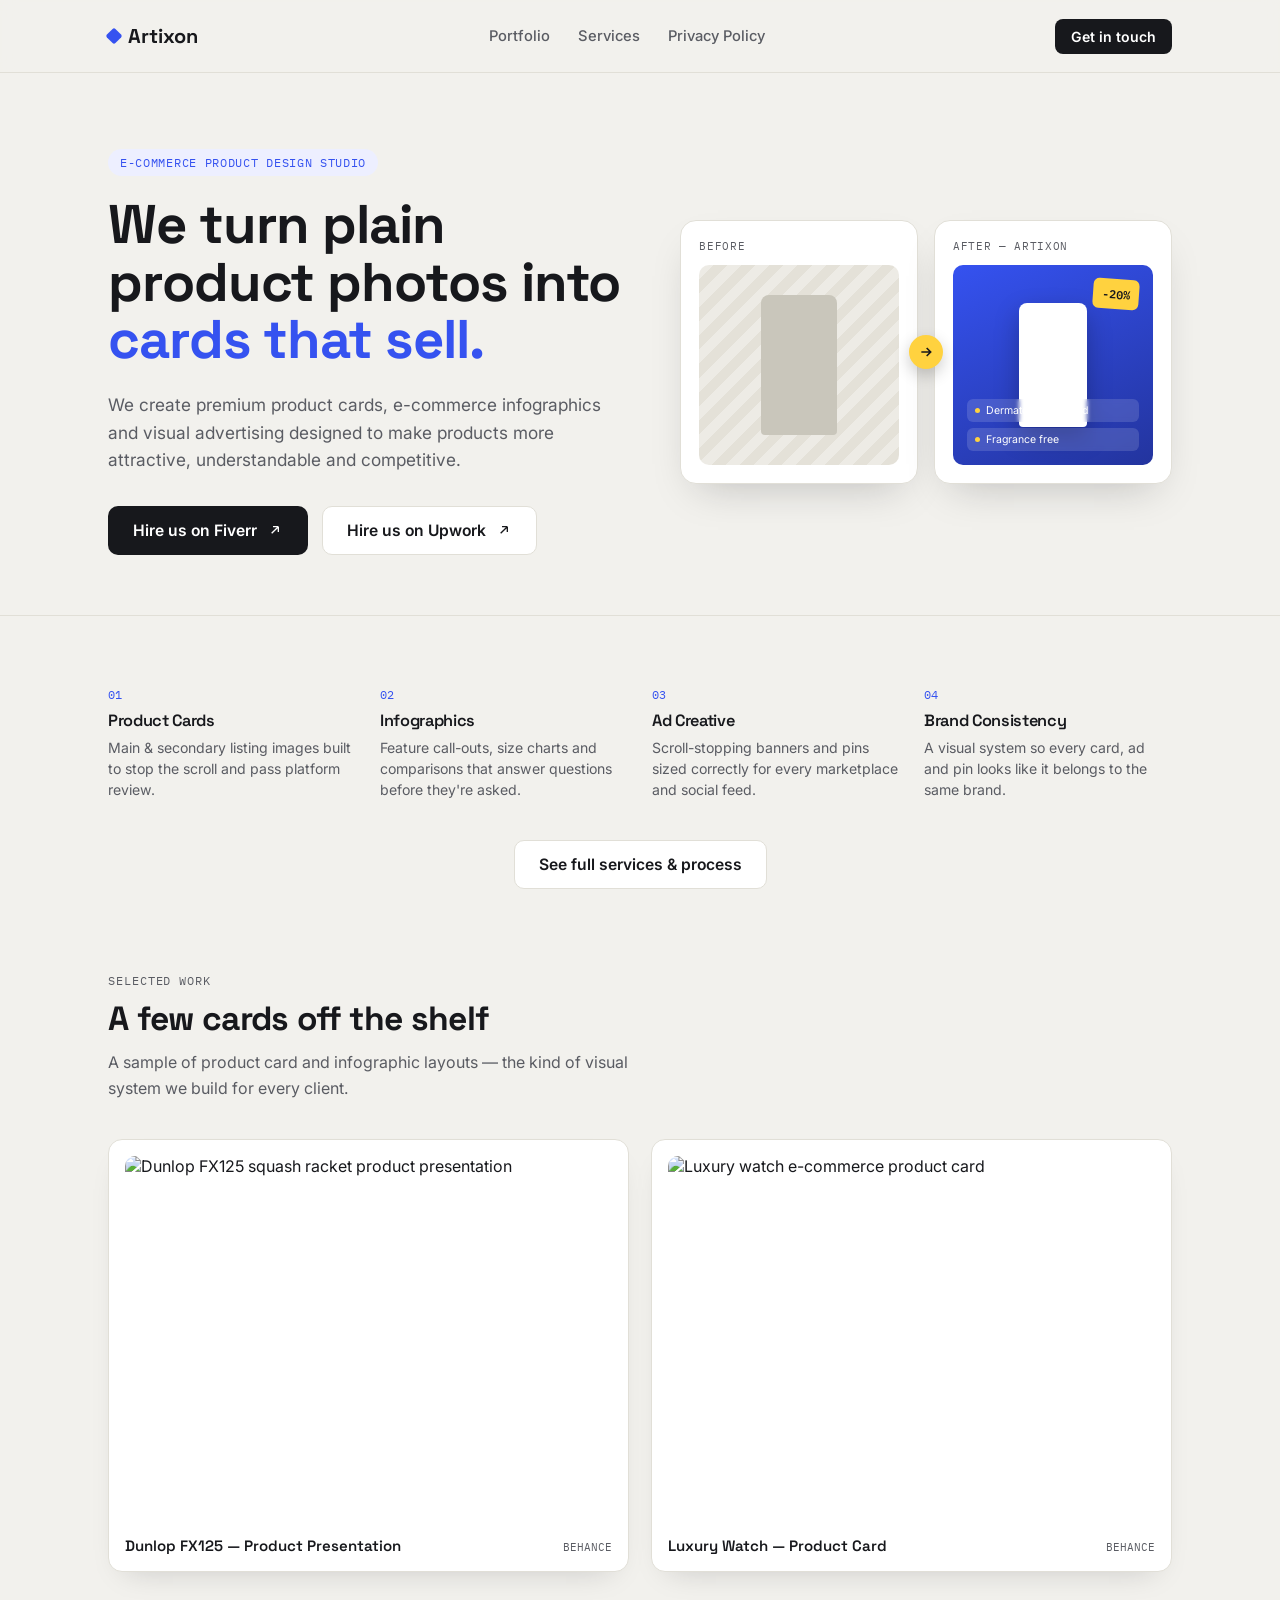
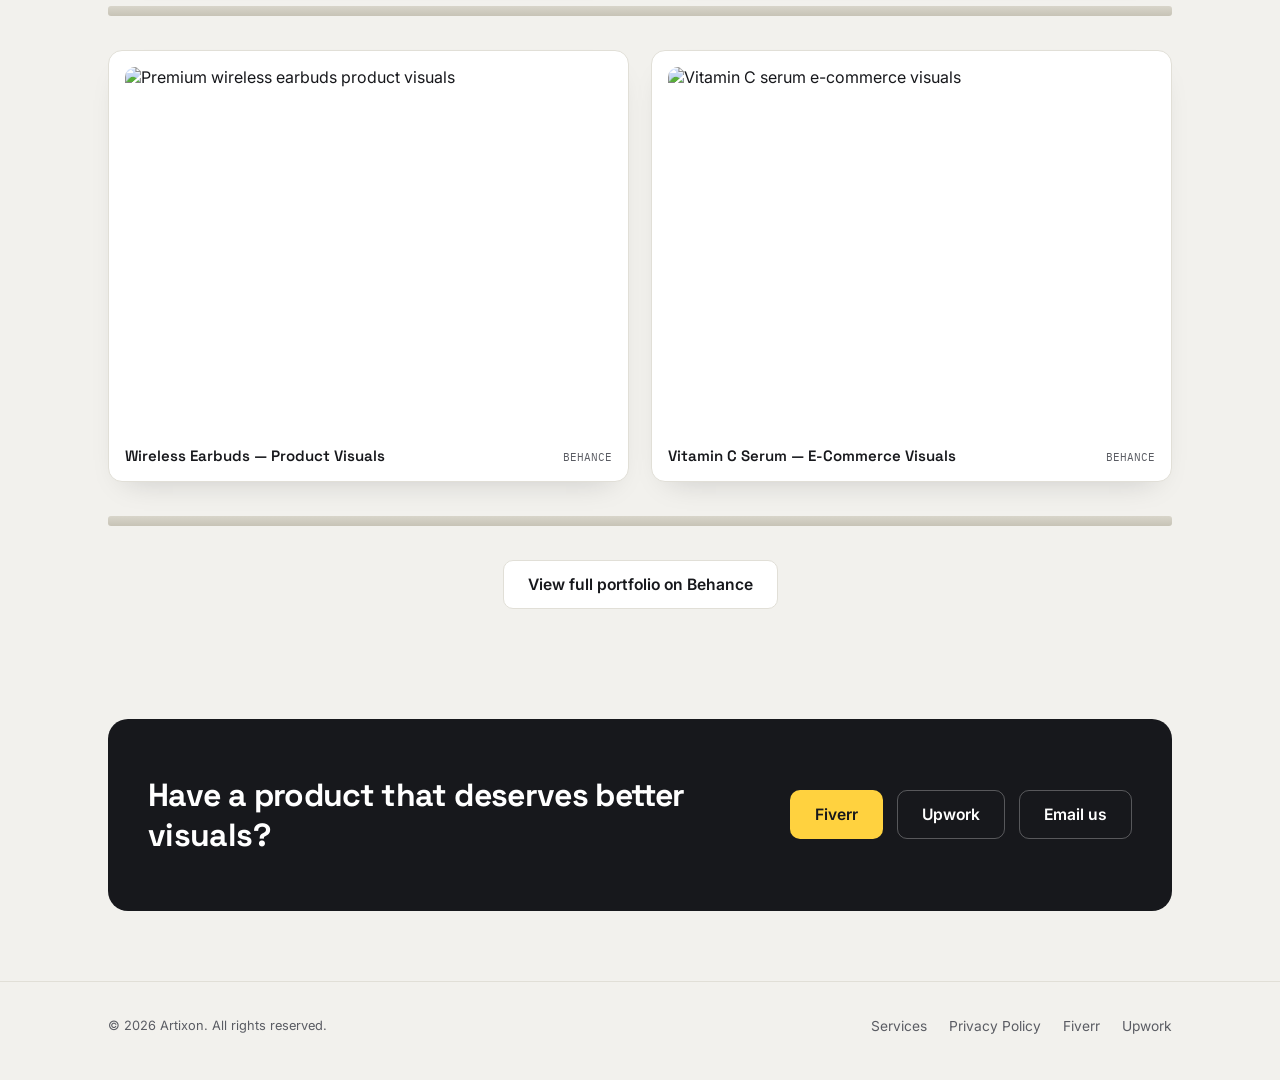
==== index.html @ aa89d6ab "Add files via upload" ====
<!DOCTYPE html>
<html lang="en">
<head>
<meta charset="UTF-8">
<meta name="viewport" content="width=device-width, initial-scale=1.0">
<title>Artixon — E-commerce Product Design</title>
<meta name="description" content="Artixon creates premium product cards, e-commerce infographics and visual advertising that make products more attractive, understandable and competitive.">
<link rel="preconnect" href="https://fonts.googleapis.com">
<link rel="preconnect" href="https://fonts.gstatic.com" crossorigin>
<link href="https://fonts.googleapis.com/css2?family=Space+Grotesk:wght@500;600;700&family=Inter:wght@400;500;600&family=IBM+Plex+Mono:wght@500&display=swap" rel="stylesheet">
<style>
  :root{
    --bg:#F2F1ED;
    --ink:#17181C;
    --ink-soft:#5A5C63;
    --accent:#3552F0;
    --accent-ink:#EDEFFF;
    --tag:#FFD23F;
    --card:#FFFFFF;
    --border:#E1DFD7;
    --shelf-shadow: rgba(23,24,28,0.14);
  }
  *{box-sizing:border-box;}
  html{scroll-behavior:smooth;}
  body{
    margin:0;
    background:var(--bg);
    color:var(--ink);
    font-family:'Inter',sans-serif;
    -webkit-font-smoothing:antialiased;
  }
  h1,h2,h3,.display{
    font-family:'Space Grotesk',sans-serif;
    letter-spacing:-0.02em;
    margin:0;
  }
  .label{
    font-family:'IBM Plex Mono',monospace;
    font-size:0.72rem;
    letter-spacing:0.08em;
    text-transform:uppercase;
    color:var(--ink-soft);
  }
  a{color:inherit;}
  img{max-width:100%;display:block;}
  :focus-visible{outline:2px solid var(--accent); outline-offset:3px;}

  .wrap{max-width:1120px; margin:0 auto; padding:0 28px;}

  /* NAV */
  header{
    position:sticky; top:0; z-index:20;
    background:rgba(242,241,237,0.9);
    backdrop-filter:blur(8px);
    border-bottom:1px solid var(--border);
  }
  nav.wrap{
    display:flex; align-items:center; justify-content:space-between;
    height:72px;
  }
  .logo{
    font-family:'Space Grotesk',sans-serif;
    font-weight:700;
    font-size:1.25rem;
    display:flex; align-items:center; gap:8px;
  }
  .logo-mark{
    width:12px;height:12px;background:var(--accent);
    border-radius:2px;
    transform:rotate(45deg);
    flex:none;
  }
  .nav-links{display:flex; gap:28px; font-size:0.92rem; font-weight:500;}
  .nav-links a{text-decoration:none; color:var(--ink-soft); transition:color .15s;}
  .nav-links a:hover{color:var(--ink);}
  .nav-cta{
    display:inline-flex; align-items:center; gap:6px;
    background:var(--ink); color:#fff;
    padding:9px 16px; border-radius:8px;
    font-size:0.88rem; font-weight:600; text-decoration:none;
  }
  @media (max-width:720px){ .nav-links{display:none;} }

  /* HERO */
  .hero{padding:76px 0 60px;}
  .hero-grid{display:grid; grid-template-columns:1.05fr 1fr; gap:56px; align-items:center;}
  @media (max-width:900px){ .hero-grid{grid-template-columns:1fr;} }

  .eyebrow{
    display:inline-flex; align-items:center; gap:8px;
    padding:6px 12px; border-radius:100px;
    background:var(--accent-ink); color:var(--accent);
    font-family:'IBM Plex Mono',monospace; font-size:0.72rem;
    letter-spacing:0.06em; text-transform:uppercase;
    margin-bottom:20px;
  }
  .hero h1{
    font-size:clamp(2.2rem, 4.4vw, 3.4rem);
    line-height:1.06;
    font-weight:700;
  }
  .hero h1 em{
    font-style:normal; color:var(--accent);
  }
  .hero p.sub{
    margin-top:22px;
    font-size:1.08rem;
    line-height:1.6;
    color:var(--ink-soft);
    max-width:46ch;
  }
  .cta-row{display:flex; gap:14px; margin-top:32px; flex-wrap:wrap;}
  .btn{
    display:inline-flex; align-items:center; gap:10px;
    padding:14px 24px; border-radius:10px;
    font-weight:600; font-size:0.98rem; text-decoration:none;
    border:1px solid transparent;
    transition:transform .15s ease, box-shadow .15s ease;
  }
  .btn:hover{transform:translateY(-2px);}
  .btn-primary{background:var(--ink); color:#fff;}
  .btn-primary:hover{box-shadow:0 8px 20px rgba(23,24,28,0.25);}
  .btn-secondary{background:#fff; color:var(--ink); border-color:var(--border);}
  .btn-secondary:hover{box-shadow:0 8px 20px rgba(23,24,28,0.10);}
  .btn svg{width:16px;height:16px;}

  /* SIGNATURE: before / after card */
  .compare{
    position:relative;
    display:grid; grid-template-columns:1fr 1fr; gap:16px;
  }
  .compare-card{
    background:var(--card);
    border:1px solid var(--border);
    border-radius:16px;
    padding:18px;
    box-shadow:0 18px 40px -18px rgba(23,24,28,0.25);
  }
  .compare-card .tag{
    font-family:'IBM Plex Mono',monospace;
    font-size:0.68rem; letter-spacing:0.06em; text-transform:uppercase;
    color:var(--ink-soft);
    margin-bottom:12px;
    display:block;
  }
  .plain-photo{
    aspect-ratio:1/1; border-radius:10px;
    background:repeating-linear-gradient(135deg,#EDEBE5,#EDEBE5 10px,#E4E1D8 10px,#E4E1D8 20px);
    display:flex; align-items:center; justify-content:center;
  }
  .plain-photo .bottle{width:38%; height:70%; background:#C9C6BB; border-radius:8px 8px 4px 4px;}
  .designed-photo{
    aspect-ratio:1/1; border-radius:10px;
    background:linear-gradient(155deg,var(--accent) 0%, #23349E 100%);
    position:relative; overflow:hidden;
    display:flex; align-items:center; justify-content:center;
  }
  .designed-photo .bottle{width:34%; height:62%; background:#fff; border-radius:8px 8px 4px 4px; position:relative; z-index:2; box-shadow:0 10px 24px rgba(0,0,0,0.25);}
  .designed-photo .price-tag{
    position:absolute; top:14px; right:14px;
    background:var(--tag); color:var(--ink);
    font-family:'IBM Plex Mono',monospace; font-weight:600; font-size:0.72rem;
    padding:5px 9px; border-radius:6px; transform:rotate(4deg);
    z-index:3;
  }
  .designed-photo .bullet-row{
    position:absolute; left:14px; bottom:14px; right:14px;
    display:flex; flex-direction:column; gap:6px; z-index:3;
  }
  .designed-photo .bullet{
    background:rgba(255,255,255,0.14); backdrop-filter:blur(2px);
    color:#fff; font-size:0.66rem; padding:5px 8px; border-radius:6px;
    display:flex; align-items:center; gap:6px;
  }
  .designed-photo .bullet::before{content:"";width:5px;height:5px;background:var(--tag);border-radius:50%;flex:none;}
  .compare-arrow{
    position:absolute; left:50%; top:50%; transform:translate(-50%,-50%);
    width:34px; height:34px; background:var(--tag); border-radius:50%;
    display:flex; align-items:center; justify-content:center;
    box-shadow:0 6px 16px rgba(0,0,0,0.2);
    z-index:5;
  }
  @media (max-width:900px){ .compare-arrow{display:none;} }

  /* SERVICES STRIP */
  .services{padding:36px 0 10px; border-top:1px solid var(--border);}
  .services-row{
    display:grid; grid-template-columns:repeat(4,1fr); gap:24px;
    padding:34px 0;
  }
  @media (max-width:820px){ .services-row{grid-template-columns:repeat(2,1fr);} }
  .service-item .num{font-family:'IBM Plex Mono',monospace; color:var(--accent); font-size:0.78rem; margin-bottom:8px; display:block;}
  .service-item h3{font-size:1.02rem; font-weight:600; margin-bottom:6px;}
  .service-item p{margin:0; font-size:0.88rem; color:var(--ink-soft); line-height:1.5;}

  /* PORTFOLIO / SHELF */
  .portfolio{padding:70px 0 40px;}
  .section-head{margin-bottom:38px; max-width:56ch;}
  .section-head h2{font-size:clamp(1.6rem,3vw,2.1rem); font-weight:700; margin-top:8px;}
  .section-head p{color:var(--ink-soft); margin-top:10px; line-height:1.6;}

  .shelf-row{
    display:grid; grid-template-columns:repeat(3,1fr); gap:22px;
    margin-bottom:34px;
  }
  @media (max-width:820px){ .shelf-row{grid-template-columns:1fr 1fr;} }
  @media (max-width:560px){ .shelf-row{grid-template-columns:1fr;} }

  .shelf-edge{
    height:10px; border-radius:3px; margin:0 0 34px;
    background:linear-gradient(180deg, #D8D5CA 0%, #C7C3B6 100%);
    box-shadow:0 10px 14px -6px var(--shelf-shadow);
  }

  .pcard{
    background:var(--card); border:1px solid var(--border); border-radius:14px;
    padding:16px; box-shadow:0 14px 30px -18px rgba(23,24,28,0.22);
    transition:transform .18s ease, box-shadow .18s ease;
  }
  .pcard:hover{transform:translateY(-4px); box-shadow:0 20px 36px -16px rgba(23,24,28,0.28);}
  .pcard-art{
    aspect-ratio:4/3; border-radius:10px; margin-bottom:14px;
    display:flex; align-items:center; justify-content:center; position:relative; overflow:hidden;
  }
  .pcard-art .shape{position:absolute;}
  .pcard-art img{width:100%; height:100%; object-fit:cover; transition:transform .3s ease;}
  .pcard:hover .pcard-art img{transform:scale(1.04);}
  .pcard-link{display:block; text-decoration:none; color:inherit;}
  .pcard-caption{display:flex; justify-content:space-between; align-items:baseline; gap:8px;}
  .pcard-caption h4{font-family:'Space Grotesk',sans-serif; font-size:0.94rem; font-weight:600; margin:0;}
  .pcard-caption span{font-family:'IBM Plex Mono',monospace; font-size:0.66rem; color:var(--ink-soft);}
  .portfolio-grid-real{
    display:grid; grid-template-columns:repeat(2,1fr); gap:22px; margin-bottom:34px;
  }
  @media (max-width:640px){ .portfolio-grid-real{grid-template-columns:1fr;} }
  .view-all-row{text-align:center; margin-top:10px;}

  /* CTA BAND */
  .cta-band{
    scroll-margin-top:100px;
    margin:70px 0; padding:56px 40px; border-radius:20px;
    background:var(--ink); color:#fff;
    display:flex; align-items:center; justify-content:space-between; gap:32px; flex-wrap:wrap;
  }
  .cta-band h2{font-size:clamp(1.5rem,2.6vw,2rem); font-weight:700; max-width:26ch;}
  .cta-band .cta-row{margin-top:0;}
  .cta-band .btn-secondary{background:transparent; color:#fff; border-color:rgba(255,255,255,0.28);}
  .cta-band .btn-primary{background:var(--tag); color:var(--ink);}

  footer{border-top:1px solid var(--border); padding:36px 0 46px;}
  .footer-row{display:flex; justify-content:space-between; align-items:center; gap:20px; flex-wrap:wrap;}
  .footer-links{display:flex; gap:22px; font-size:0.86rem; color:var(--ink-soft);}
  .footer-links a{text-decoration:none;}
  .footer-links a:hover{color:var(--ink);}
  .copyright{font-size:0.8rem; color:var(--ink-soft);}

  @media (prefers-reduced-motion: reduce){
    html{scroll-behavior:auto;}
    .pcard, .btn{transition:none;}
  }
</style>
</head>
<body>

<header>
  <nav class="wrap">
    <div class="logo"><span class="logo-mark"></span>Artixon</div>
    <div class="nav-links">
      <a href="https://www.behance.net/Artiixon" target="_blank" rel="noopener">Portfolio</a>
      <a href="services.html">Services</a>
      <a href="privacy.html">Privacy Policy</a>
    </div>
    <a class="nav-cta" href="#contact">Get in touch</a>
  </nav>
</header>

<main>
  <section class="hero">
    <div class="wrap hero-grid">
      <div>
        <span class="eyebrow">E-commerce Product Design Studio</span>
        <h1>We turn plain product photos into <em>cards that sell.</em></h1>
        <p class="sub">We create premium product cards, e-commerce infographics and visual advertising designed to make products more attractive, understandable and competitive.</p>
        <div class="cta-row">
          <a class="btn btn-primary" href="https://www.fiverr.com/sellers/arturpo/" target="_blank" rel="noopener">
            Hire us on Fiverr
            <svg viewBox="0 0 24 24" fill="none" stroke="currentColor" stroke-width="2"><path d="M7 17L17 7M17 7H9M17 7v8"/></svg>
          </a>
          <a class="btn btn-secondary" href="https://www.upwork.com/freelancers/~01bcb4446795bb6161" target="_blank" rel="noopener">
            Hire us on Upwork
            <svg viewBox="0 0 24 24" fill="none" stroke="currentColor" stroke-width="2"><path d="M7 17L17 7M17 7H9M17 7v8"/></svg>
          </a>
        </div>
      </div>

      <div class="compare">
        <div class="compare-card">
          <span class="tag">Before</span>
          <div class="plain-photo"><div class="bottle"></div></div>
        </div>
        <div class="compare-card">
          <span class="tag">After — Artixon</span>
          <div class="designed-photo">
            <div class="price-tag">-20%</div>
            <div class="bottle"></div>
            <div class="bullet-row">
              <div class="bullet">Dermatologist tested</div>
              <div class="bullet">Fragrance free</div>
            </div>
          </div>
        </div>
        <div class="compare-arrow">
          <svg width="16" height="16" viewBox="0 0 24 24" fill="none" stroke="#17181C" stroke-width="2.4"><path d="M5 12h14M13 6l6 6-6 6"/></svg>
        </div>
      </div>
    </div>
  </section>

  <section class="services" id="services">
    <div class="wrap">
      <div class="services-row">
        <div class="service-item">
          <span class="num">01</span>
          <h3>Product Cards</h3>
          <p>Main & secondary listing images built to stop the scroll and pass platform review.</p>
        </div>
        <div class="service-item">
          <span class="num">02</span>
          <h3>Infographics</h3>
          <p>Feature call-outs, size charts and comparisons that answer questions before they're asked.</p>
        </div>
        <div class="service-item">
          <span class="num">03</span>
          <h3>Ad Creative</h3>
          <p>Scroll-stopping banners and pins sized correctly for every marketplace and social feed.</p>
        </div>
        <div class="service-item">
          <span class="num">04</span>
          <h3>Brand Consistency</h3>
          <p>A visual system so every card, ad and pin looks like it belongs to the same brand.</p>
        </div>
      </div>
      <div class="view-all-row" style="margin-top:6px;">
        <a class="btn btn-secondary" href="services.html">See full services & process</a>
      </div>
    </div>
  </section>

  <section class="portfolio" id="work">
    <div class="wrap">
      <div class="section-head">
        <span class="label">Selected work</span>
        <h2>A few cards off the shelf</h2>
        <p>A sample of product card and infographic layouts — the kind of visual system we build for every client.</p>
      </div>

      <div class="portfolio-grid-real">
        <a class="pcard pcard-link" href="https://www.behance.net/gallery/254246225/DUNLOP-FX125-Premium-Squash-Product-Presentation" target="_blank" rel="noopener">
          <div class="pcard-art"><img src="https://mir-s3-cdn-cf.behance.net/projects/404/8d7d7d254246225.Y3JvcCw4OTYsNzAwLDAsMA.jpg" alt="Dunlop FX125 squash racket product presentation" loading="lazy"></div>
          <div class="pcard-caption"><h4>Dunlop FX125 — Product Presentation</h4><span>BEHANCE</span></div>
        </a>
        <a class="pcard pcard-link" href="https://www.behance.net/gallery/254148117/Luxury-Watch-Premium-E-Commerce-Product-Card" target="_blank" rel="noopener">
          <div class="pcard-art"><img src="https://mir-s3-cdn-cf.behance.net/projects/404/fcdc27254148117.Y3JvcCw4OTYsNzAwLDAsMjUw.jpg" alt="Luxury watch e-commerce product card" loading="lazy"></div>
          <div class="pcard-caption"><h4>Luxury Watch — Product Card</h4><span>BEHANCE</span></div>
        </a>
      </div>
      <div class="shelf-edge"></div>

      <div class="portfolio-grid-real">
        <a class="pcard pcard-link" href="https://www.behance.net/gallery/254087035/Premium-Wireless-Earbuds" target="_blank" rel="noopener">
          <div class="pcard-art"><img src="https://mir-s3-cdn-cf.behance.net/projects/404/e91842254087035.Y3JvcCw5NzMsNzYxLDAsMTcw.jpg" alt="Premium wireless earbuds product visuals" loading="lazy"></div>
          <div class="pcard-caption"><h4>Wireless Earbuds — Product Visuals</h4><span>BEHANCE</span></div>
        </a>
        <a class="pcard pcard-link" href="https://www.behance.net/gallery/254082133/Vitamin-C-Serum-AI-Powered-E-Commerce-Visuals" target="_blank" rel="noopener">
          <div class="pcard-art"><img src="https://mir-s3-cdn-cf.behance.net/projects/404/4c1dc3254082133.Y3JvcCw4OTYsNzAwLDAsMTM.jpg" alt="Vitamin C serum e-commerce visuals" loading="lazy"></div>
          <div class="pcard-caption"><h4>Vitamin C Serum — E-Commerce Visuals</h4><span>BEHANCE</span></div>
        </a>
      </div>
      <div class="shelf-edge"></div>

      <div class="view-all-row">
        <a class="btn btn-secondary" href="https://www.behance.net/Artiixon" target="_blank" rel="noopener">View full portfolio on Behance</a>
      </div>
    </div>
  </section>

  <div class="wrap">
    <div class="cta-band" id="contact">
      <h2>Have a product that deserves better visuals?</h2>
      <div class="cta-row">
        <a class="btn btn-primary" href="https://www.fiverr.com/sellers/arturpo/" target="_blank" rel="noopener">Fiverr</a>
        <a class="btn btn-secondary" href="https://www.upwork.com/freelancers/~01bcb4446795bb6161" target="_blank" rel="noopener">Upwork</a>
        <a class="btn btn-secondary" href="mailto:arturo-portugalyano@mail.ru">Email us</a>
      </div>
    </div>
  </div>
</main>

<footer>
  <div class="wrap footer-row">
    <div class="copyright">© 2026 Artixon. All rights reserved.</div>
    <div class="footer-links">
      <a href="services.html">Services</a>
      <a href="privacy.html">Privacy Policy</a>
      <a href="https://www.fiverr.com/sellers/arturpo/" target="_blank" rel="noopener">Fiverr</a>
      <a href="https://www.upwork.com/freelancers/~01bcb4446795bb6161" target="_blank" rel="noopener">Upwork</a>
    </div>
  </div>
</footer>

</body>
</html>
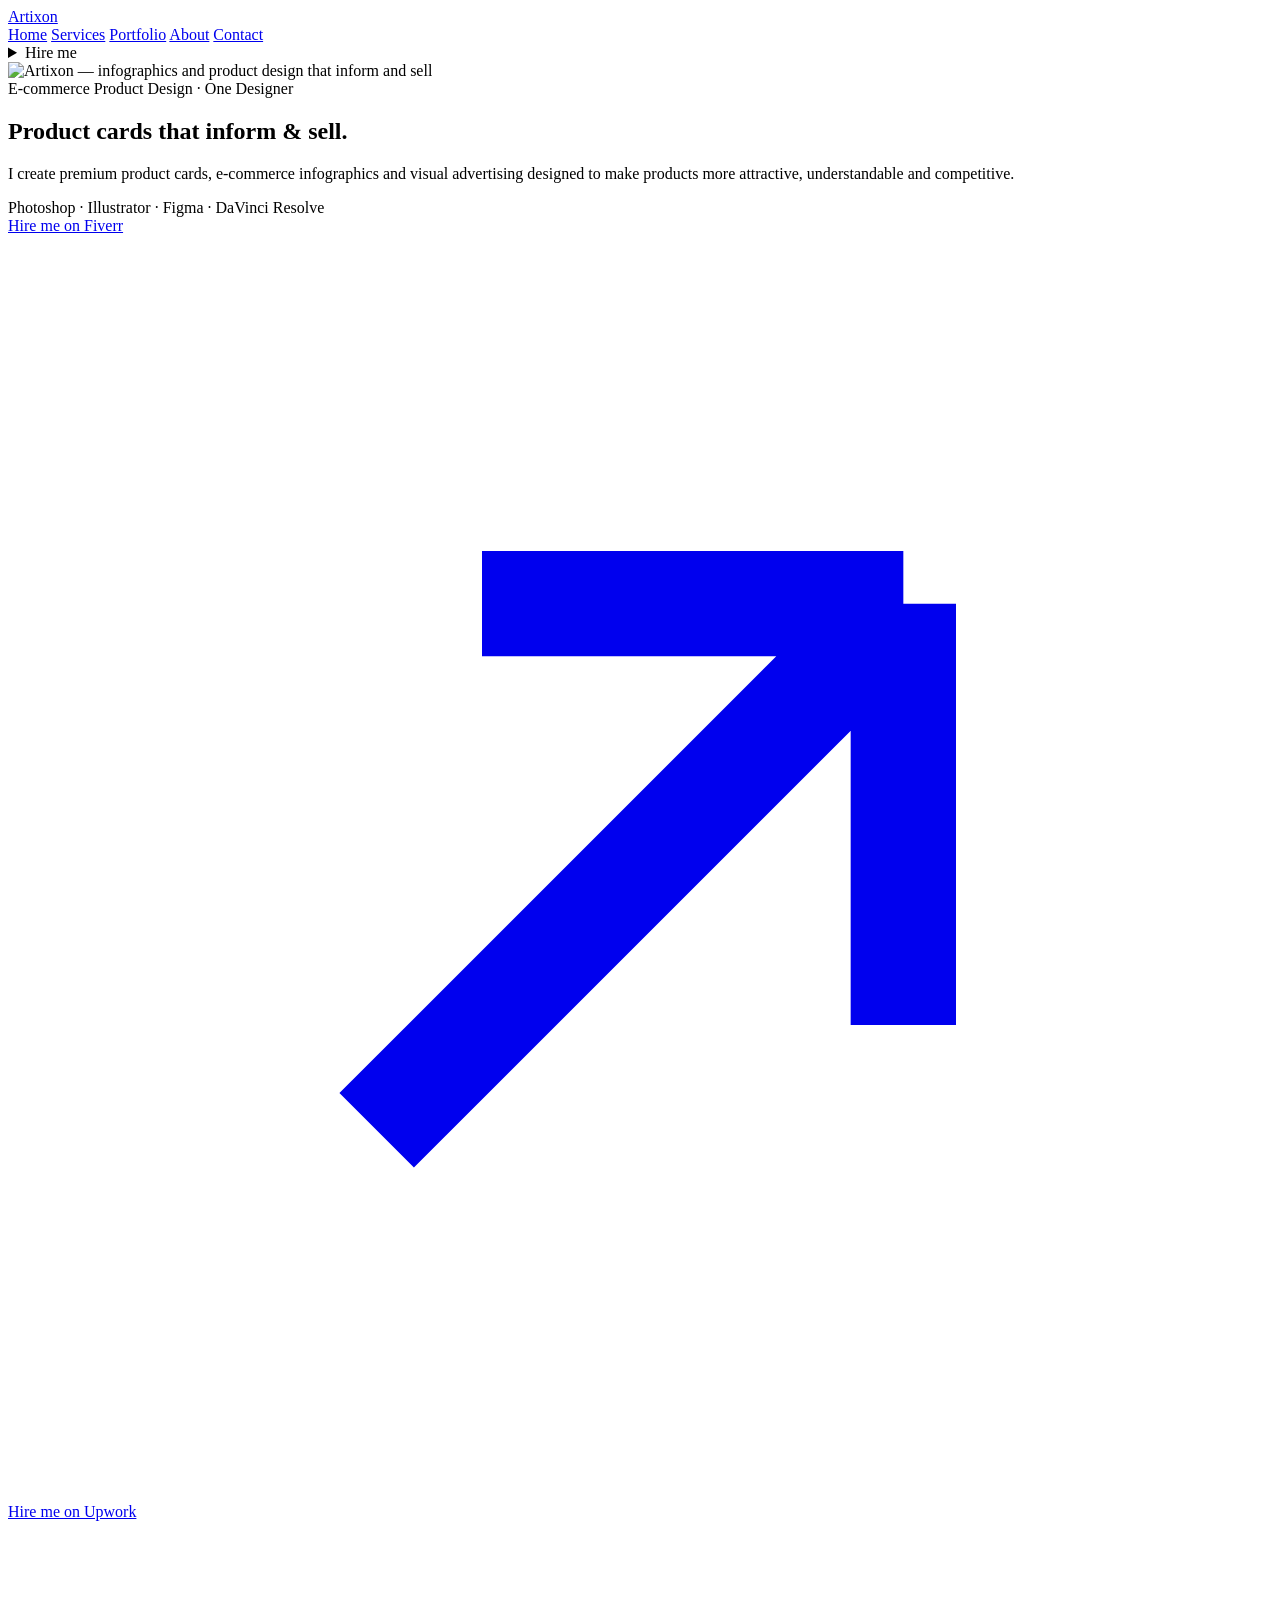
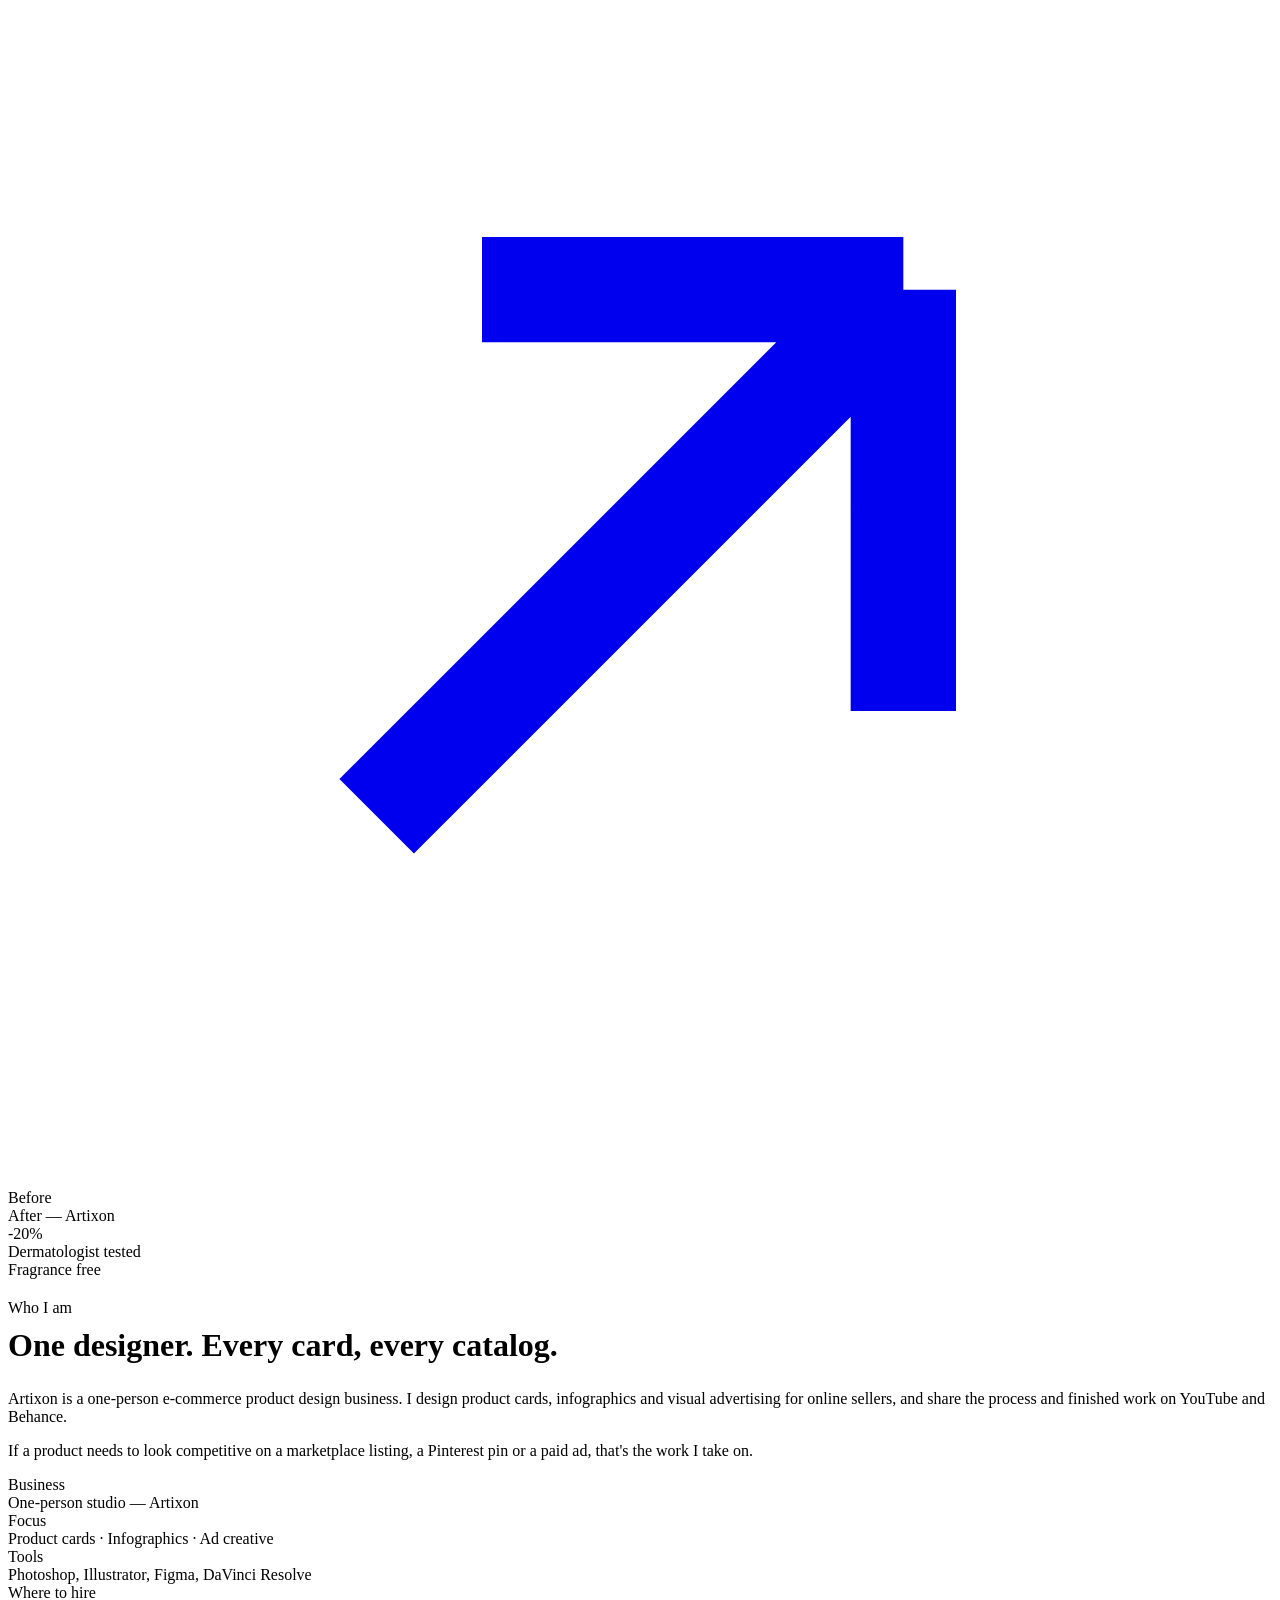
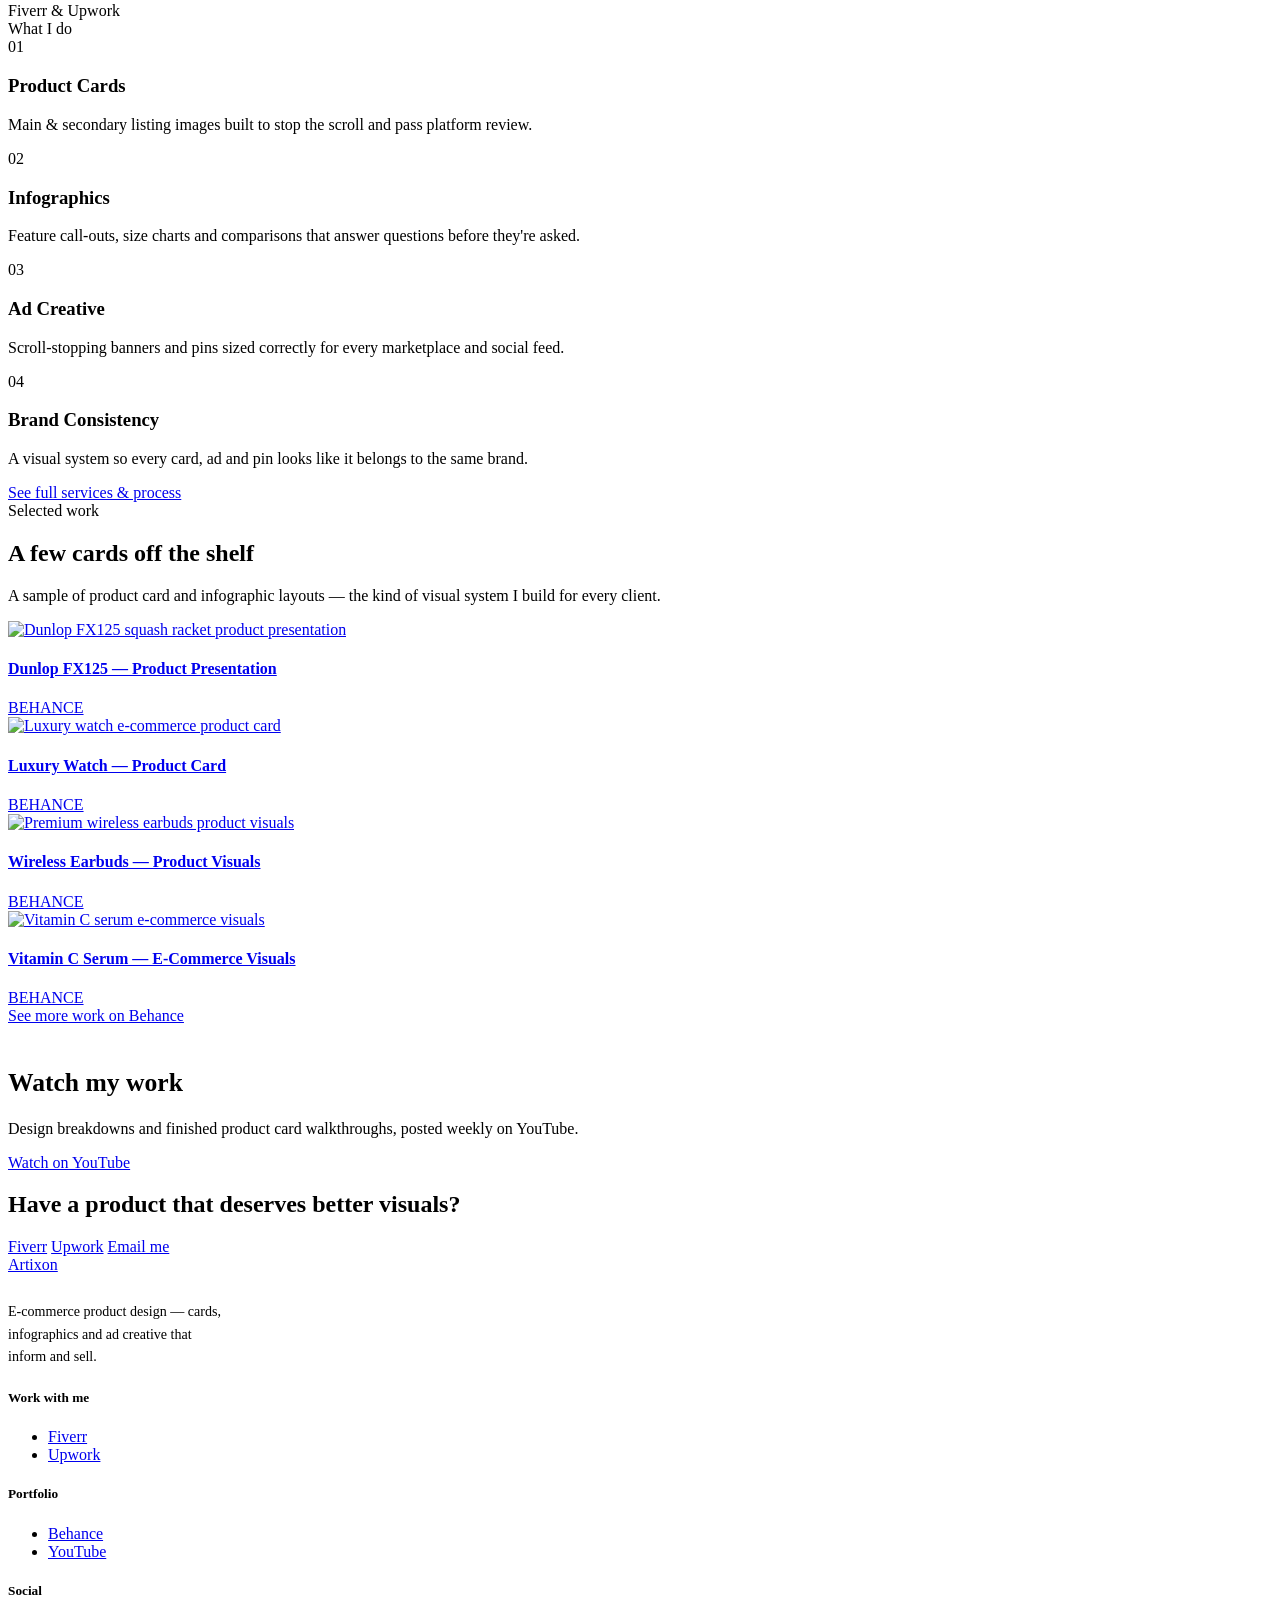
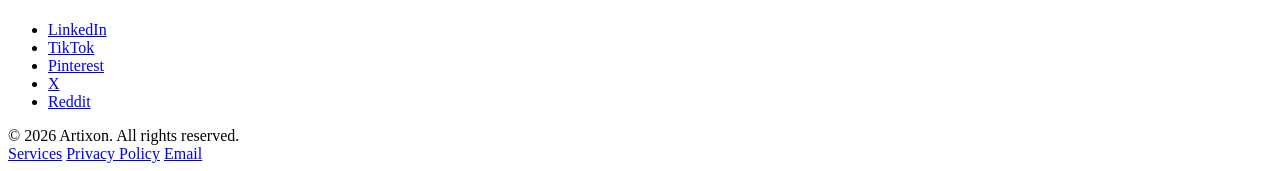
==== commit 19780e08: "Add files via upload" ====
--- a/index.html
+++ b/index.html
@@ -7,310 +7,95 @@
 <meta name="description" content="Artixon creates premium product cards, e-commerce infographics and visual advertising that make products more attractive, understandable and competitive.">
 <link rel="preconnect" href="https://fonts.googleapis.com">
 <link rel="preconnect" href="https://fonts.gstatic.com" crossorigin>
-<link href="https://fonts.googleapis.com/css2?family=Space+Grotesk:wght@500;600;700&family=Inter:wght@400;500;600&family=IBM+Plex+Mono:wght@500&display=swap" rel="stylesheet">
-<style>
-  :root{
-    --bg:#F2F1ED;
-    --ink:#17181C;
-    --ink-soft:#5A5C63;
-    --accent:#3552F0;
-    --accent-ink:#EDEFFF;
-    --tag:#FFD23F;
-    --card:#FFFFFF;
-    --border:#E1DFD7;
-    --shelf-shadow: rgba(23,24,28,0.14);
-  }
-  *{box-sizing:border-box;}
-  html{scroll-behavior:smooth;}
-  body{
-    margin:0;
-    background:var(--bg);
-    color:var(--ink);
-    font-family:'Inter',sans-serif;
-    -webkit-font-smoothing:antialiased;
-  }
-  h1,h2,h3,.display{
-    font-family:'Space Grotesk',sans-serif;
-    letter-spacing:-0.02em;
-    margin:0;
-  }
-  .label{
-    font-family:'IBM Plex Mono',monospace;
-    font-size:0.72rem;
-    letter-spacing:0.08em;
-    text-transform:uppercase;
-    color:var(--ink-soft);
-  }
-  a{color:inherit;}
-  img{max-width:100%;display:block;}
-  :focus-visible{outline:2px solid var(--accent); outline-offset:3px;}
-
-  .wrap{max-width:1120px; margin:0 auto; padding:0 28px;}
-
-  /* NAV */
-  header{
-    position:sticky; top:0; z-index:20;
-    background:rgba(242,241,237,0.9);
-    backdrop-filter:blur(8px);
-    border-bottom:1px solid var(--border);
-  }
-  nav.wrap{
-    display:flex; align-items:center; justify-content:space-between;
-    height:72px;
-  }
-  .logo{
-    font-family:'Space Grotesk',sans-serif;
-    font-weight:700;
-    font-size:1.25rem;
-    display:flex; align-items:center; gap:8px;
-  }
-  .logo-mark{
-    width:12px;height:12px;background:var(--accent);
-    border-radius:2px;
-    transform:rotate(45deg);
-    flex:none;
-  }
-  .nav-links{display:flex; gap:28px; font-size:0.92rem; font-weight:500;}
-  .nav-links a{text-decoration:none; color:var(--ink-soft); transition:color .15s;}
-  .nav-links a:hover{color:var(--ink);}
-  .nav-cta{
-    display:inline-flex; align-items:center; gap:6px;
-    background:var(--ink); color:#fff;
-    padding:9px 16px; border-radius:8px;
-    font-size:0.88rem; font-weight:600; text-decoration:none;
-  }
-  @media (max-width:720px){ .nav-links{display:none;} }
-
-  /* HERO */
-  .hero{padding:76px 0 60px;}
-  .hero-grid{display:grid; grid-template-columns:1.05fr 1fr; gap:56px; align-items:center;}
-  @media (max-width:900px){ .hero-grid{grid-template-columns:1fr;} }
-
-  .eyebrow{
-    display:inline-flex; align-items:center; gap:8px;
-    padding:6px 12px; border-radius:100px;
-    background:var(--accent-ink); color:var(--accent);
-    font-family:'IBM Plex Mono',monospace; font-size:0.72rem;
-    letter-spacing:0.06em; text-transform:uppercase;
-    margin-bottom:20px;
-  }
-  .hero h1{
-    font-size:clamp(2.2rem, 4.4vw, 3.4rem);
-    line-height:1.06;
-    font-weight:700;
-  }
-  .hero h1 em{
-    font-style:normal; color:var(--accent);
-  }
-  .hero p.sub{
-    margin-top:22px;
-    font-size:1.08rem;
-    line-height:1.6;
-    color:var(--ink-soft);
-    max-width:46ch;
-  }
-  .cta-row{display:flex; gap:14px; margin-top:32px; flex-wrap:wrap;}
-  .btn{
-    display:inline-flex; align-items:center; gap:10px;
-    padding:14px 24px; border-radius:10px;
-    font-weight:600; font-size:0.98rem; text-decoration:none;
-    border:1px solid transparent;
-    transition:transform .15s ease, box-shadow .15s ease;
-  }
-  .btn:hover{transform:translateY(-2px);}
-  .btn-primary{background:var(--ink); color:#fff;}
-  .btn-primary:hover{box-shadow:0 8px 20px rgba(23,24,28,0.25);}
-  .btn-secondary{background:#fff; color:var(--ink); border-color:var(--border);}
-  .btn-secondary:hover{box-shadow:0 8px 20px rgba(23,24,28,0.10);}
-  .btn svg{width:16px;height:16px;}
-
-  /* SIGNATURE: before / after card */
-  .compare{
-    position:relative;
-    display:grid; grid-template-columns:1fr 1fr; gap:16px;
-  }
-  .compare-card{
-    background:var(--card);
-    border:1px solid var(--border);
-    border-radius:16px;
-    padding:18px;
-    box-shadow:0 18px 40px -18px rgba(23,24,28,0.25);
-  }
-  .compare-card .tag{
-    font-family:'IBM Plex Mono',monospace;
-    font-size:0.68rem; letter-spacing:0.06em; text-transform:uppercase;
-    color:var(--ink-soft);
-    margin-bottom:12px;
-    display:block;
-  }
-  .plain-photo{
-    aspect-ratio:1/1; border-radius:10px;
-    background:repeating-linear-gradient(135deg,#EDEBE5,#EDEBE5 10px,#E4E1D8 10px,#E4E1D8 20px);
-    display:flex; align-items:center; justify-content:center;
-  }
-  .plain-photo .bottle{width:38%; height:70%; background:#C9C6BB; border-radius:8px 8px 4px 4px;}
-  .designed-photo{
-    aspect-ratio:1/1; border-radius:10px;
-    background:linear-gradient(155deg,var(--accent) 0%, #23349E 100%);
-    position:relative; overflow:hidden;
-    display:flex; align-items:center; justify-content:center;
-  }
-  .designed-photo .bottle{width:34%; height:62%; background:#fff; border-radius:8px 8px 4px 4px; position:relative; z-index:2; box-shadow:0 10px 24px rgba(0,0,0,0.25);}
-  .designed-photo .price-tag{
-    position:absolute; top:14px; right:14px;
-    background:var(--tag); color:var(--ink);
-    font-family:'IBM Plex Mono',monospace; font-weight:600; font-size:0.72rem;
-    padding:5px 9px; border-radius:6px; transform:rotate(4deg);
-    z-index:3;
-  }
-  .designed-photo .bullet-row{
-    position:absolute; left:14px; bottom:14px; right:14px;
-    display:flex; flex-direction:column; gap:6px; z-index:3;
-  }
-  .designed-photo .bullet{
-    background:rgba(255,255,255,0.14); backdrop-filter:blur(2px);
-    color:#fff; font-size:0.66rem; padding:5px 8px; border-radius:6px;
-    display:flex; align-items:center; gap:6px;
-  }
-  .designed-photo .bullet::before{content:"";width:5px;height:5px;background:var(--tag);border-radius:50%;flex:none;}
-  .compare-arrow{
-    position:absolute; left:50%; top:50%; transform:translate(-50%,-50%);
-    width:34px; height:34px; background:var(--tag); border-radius:50%;
-    display:flex; align-items:center; justify-content:center;
-    box-shadow:0 6px 16px rgba(0,0,0,0.2);
-    z-index:5;
-  }
-  @media (max-width:900px){ .compare-arrow{display:none;} }
-
-  /* SERVICES STRIP */
-  .services{padding:36px 0 10px; border-top:1px solid var(--border);}
-  .services-row{
-    display:grid; grid-template-columns:repeat(4,1fr); gap:24px;
-    padding:34px 0;
-  }
-  @media (max-width:820px){ .services-row{grid-template-columns:repeat(2,1fr);} }
-  .service-item .num{font-family:'IBM Plex Mono',monospace; color:var(--accent); font-size:0.78rem; margin-bottom:8px; display:block;}
-  .service-item h3{font-size:1.02rem; font-weight:600; margin-bottom:6px;}
-  .service-item p{margin:0; font-size:0.88rem; color:var(--ink-soft); line-height:1.5;}
-
-  /* PORTFOLIO / SHELF */
-  .portfolio{padding:70px 0 40px;}
-  .section-head{margin-bottom:38px; max-width:56ch;}
-  .section-head h2{font-size:clamp(1.6rem,3vw,2.1rem); font-weight:700; margin-top:8px;}
-  .section-head p{color:var(--ink-soft); margin-top:10px; line-height:1.6;}
-
-  .shelf-row{
-    display:grid; grid-template-columns:repeat(3,1fr); gap:22px;
-    margin-bottom:34px;
-  }
-  @media (max-width:820px){ .shelf-row{grid-template-columns:1fr 1fr;} }
-  @media (max-width:560px){ .shelf-row{grid-template-columns:1fr;} }
-
-  .shelf-edge{
-    height:10px; border-radius:3px; margin:0 0 34px;
-    background:linear-gradient(180deg, #D8D5CA 0%, #C7C3B6 100%);
-    box-shadow:0 10px 14px -6px var(--shelf-shadow);
-  }
-
-  .pcard{
-    background:var(--card); border:1px solid var(--border); border-radius:14px;
-    padding:16px; box-shadow:0 14px 30px -18px rgba(23,24,28,0.22);
-    transition:transform .18s ease, box-shadow .18s ease;
-  }
-  .pcard:hover{transform:translateY(-4px); box-shadow:0 20px 36px -16px rgba(23,24,28,0.28);}
-  .pcard-art{
-    aspect-ratio:4/3; border-radius:10px; margin-bottom:14px;
-    display:flex; align-items:center; justify-content:center; position:relative; overflow:hidden;
-  }
-  .pcard-art .shape{position:absolute;}
-  .pcard-art img{width:100%; height:100%; object-fit:cover; transition:transform .3s ease;}
-  .pcard:hover .pcard-art img{transform:scale(1.04);}
-  .pcard-link{display:block; text-decoration:none; color:inherit;}
-  .pcard-caption{display:flex; justify-content:space-between; align-items:baseline; gap:8px;}
-  .pcard-caption h4{font-family:'Space Grotesk',sans-serif; font-size:0.94rem; font-weight:600; margin:0;}
-  .pcard-caption span{font-family:'IBM Plex Mono',monospace; font-size:0.66rem; color:var(--ink-soft);}
-  .portfolio-grid-real{
-    display:grid; grid-template-columns:repeat(2,1fr); gap:22px; margin-bottom:34px;
-  }
-  @media (max-width:640px){ .portfolio-grid-real{grid-template-columns:1fr;} }
-  .view-all-row{text-align:center; margin-top:10px;}
-
-  /* CTA BAND */
-  .cta-band{
-    scroll-margin-top:100px;
-    margin:70px 0; padding:56px 40px; border-radius:20px;
-    background:var(--ink); color:#fff;
-    display:flex; align-items:center; justify-content:space-between; gap:32px; flex-wrap:wrap;
-  }
-  .cta-band h2{font-size:clamp(1.5rem,2.6vw,2rem); font-weight:700; max-width:26ch;}
-  .cta-band .cta-row{margin-top:0;}
-  .cta-band .btn-secondary{background:transparent; color:#fff; border-color:rgba(255,255,255,0.28);}
-  .cta-band .btn-primary{background:var(--tag); color:var(--ink);}
-
-  footer{border-top:1px solid var(--border); padding:36px 0 46px;}
-  .footer-row{display:flex; justify-content:space-between; align-items:center; gap:20px; flex-wrap:wrap;}
-  .footer-links{display:flex; gap:22px; font-size:0.86rem; color:var(--ink-soft);}
-  .footer-links a{text-decoration:none;}
-  .footer-links a:hover{color:var(--ink);}
-  .copyright{font-size:0.8rem; color:var(--ink-soft);}
-
-  @media (prefers-reduced-motion: reduce){
-    html{scroll-behavior:auto;}
-    .pcard, .btn{transition:none;}
-  }
-</style>
+<link href="https://fonts.googleapis.com/css2?family=Anton&family=Space+Grotesk:wght@500;600;700&family=Inter:wght@400;500;600&family=IBM+Plex+Mono:wght@500&display=swap" rel="stylesheet">
+<link rel="stylesheet" href="assets/style.css">
 </head>
 <body>
 
 <header>
   <nav class="wrap">
-    <div class="logo"><span class="logo-mark"></span>Artixon</div>
+    <a class="logo" href="index.html"><span class="logo-mark"></span>Artixon</a>
     <div class="nav-links">
-      <a href="https://www.behance.net/Artiixon" target="_blank" rel="noopener">Portfolio</a>
+      <a href="index.html" class="current">Home</a>
       <a href="services.html">Services</a>
-      <a href="privacy.html">Privacy Policy</a>
-    </div>
-    <a class="nav-cta" href="#contact">Get in touch</a>
+      <a href="#work">Portfolio</a>
+      <a href="#about">About</a>
+      <a href="#contact">Contact</a>
+    </div>
+    <details class="hire">
+      <summary>Hire me</summary>
+      <div class="hire-menu">
+        <a href="https://www.fiverr.com/s/3AGA1Ba" target="_blank" rel="noopener">Fiverr <span class="plat">→</span></a>
+        <a href="https://www.upwork.com/services/product/design-premium-product-listing-images-for-ecommerce-2088146120919269938?ref=project_share" target="_blank" rel="noopener">Upwork <span class="plat">→</span></a>
+      </div>
+    </details>
   </nav>
 </header>
 
 <main>
   <section class="hero">
-    <div class="wrap hero-grid">
-      <div>
-        <span class="eyebrow">E-commerce Product Design Studio</span>
-        <h1>We turn plain product photos into <em>cards that sell.</em></h1>
-        <p class="sub">We create premium product cards, e-commerce infographics and visual advertising designed to make products more attractive, understandable and competitive.</p>
-        <div class="cta-row">
-          <a class="btn btn-primary" href="https://www.fiverr.com/sellers/arturpo/" target="_blank" rel="noopener">
-            Hire us on Fiverr
-            <svg viewBox="0 0 24 24" fill="none" stroke="currentColor" stroke-width="2"><path d="M7 17L17 7M17 7H9M17 7v8"/></svg>
-          </a>
-          <a class="btn btn-secondary" href="https://www.upwork.com/freelancers/~01bcb4446795bb6161" target="_blank" rel="noopener">
-            Hire us on Upwork
-            <svg viewBox="0 0 24 24" fill="none" stroke="currentColor" stroke-width="2"><path d="M7 17L17 7M17 7H9M17 7v8"/></svg>
-          </a>
-        </div>
-      </div>
-
-      <div class="compare">
-        <div class="compare-card">
-          <span class="tag">Before</span>
-          <div class="plain-photo"><div class="bottle"></div></div>
-        </div>
-        <div class="compare-card">
-          <span class="tag">After — Artixon</span>
-          <div class="designed-photo">
-            <div class="price-tag">-20%</div>
-            <div class="bottle"></div>
-            <div class="bullet-row">
-              <div class="bullet">Dermatologist tested</div>
-              <div class="bullet">Fragrance free</div>
+    <div class="wrap">
+
+      <div class="hero-banner">
+        <img src="assets/hero-banner.png" alt="Artixon — infographics and product design that inform and sell">
+      </div>
+
+      <div class="hero-grid">
+        <div>
+          <span class="eyebrow">E-commerce Product Design · One Designer</span>
+          <h1 class="impact">Product cards that <span class="accent-blue">inform</span> &amp; <span class="accent-red">sell.</span></h1>
+          <p class="sub">I create premium product cards, e-commerce infographics and visual advertising designed to make products more attractive, understandable and competitive.</p>
+          <div class="tools-line">Photoshop · Illustrator · Figma · DaVinci Resolve</div>
+          <div class="cta-row">
+            <a class="btn btn-primary" href="https://www.fiverr.com/s/3AGA1Ba" target="_blank" rel="noopener">
+              Hire me on Fiverr
+              <svg viewBox="0 0 24 24" fill="none" stroke="currentColor" stroke-width="2"><path d="M7 17L17 7M17 7H9M17 7v8"/></svg>
+            </a>
+            <a class="btn btn-secondary" href="https://www.upwork.com/services/product/design-premium-product-listing-images-for-ecommerce-2088146120919269938?ref=project_share" target="_blank" rel="noopener">
+              Hire me on Upwork
+              <svg viewBox="0 0 24 24" fill="none" stroke="currentColor" stroke-width="2"><path d="M7 17L17 7M17 7H9M17 7v8"/></svg>
+            </a>
+          </div>
+        </div>
+
+        <div class="compare">
+          <div class="compare-card">
+            <span class="tag">Before</span>
+            <div class="plain-photo"><div class="bottle"></div></div>
+          </div>
+          <div class="compare-card">
+            <span class="tag">After — Artixon</span>
+            <div class="designed-photo">
+              <div class="price-tag">-20%</div>
+              <div class="bottle"></div>
+              <div class="bullet-row">
+                <div class="bullet">Dermatologist tested</div>
+                <div class="bullet">Fragrance free</div>
+              </div>
             </div>
           </div>
-        </div>
-        <div class="compare-arrow">
-          <svg width="16" height="16" viewBox="0 0 24 24" fill="none" stroke="#17181C" stroke-width="2.4"><path d="M5 12h14M13 6l6 6-6 6"/></svg>
+          <div class="compare-arrow">
+            <svg width="16" height="16" viewBox="0 0 24 24" fill="none" stroke="#fff" stroke-width="2.4"><path d="M5 12h14M13 6l6 6-6 6"/></svg>
+          </div>
+        </div>
+      </div>
+    </div>
+  </section>
+
+  <section class="about" id="about">
+    <div class="wrap">
+      <div class="about-grid">
+        <div>
+          <span class="label">Who I am</span>
+          <h2 style="margin-top:10px; font-size:clamp(1.5rem,2.6vw,2rem);">One designer. Every card, every catalog.</h2>
+          <p style="margin-top:18px;">Artixon is a one-person e-commerce product design business. I design product cards, infographics and visual advertising for online sellers, and share the process and finished work on YouTube and Behance.</p>
+          <p>If a product needs to look competitive on a marketplace listing, a Pinterest pin or a paid ad, that's the work I take on.</p>
+        </div>
+        <div class="about-facts">
+          <div class="fact"><span class="label">Business</span><div class="val">One-person studio — Artixon</div></div>
+          <div class="fact"><span class="label">Focus</span><div class="val">Product cards · Infographics · Ad creative</div></div>
+          <div class="fact"><span class="label">Tools</span><div class="val">Photoshop, Illustrator, Figma, DaVinci Resolve</div></div>
+          <div class="fact"><span class="label">Where to hire</span><div class="val">Fiverr &amp; Upwork</div></div>
         </div>
       </div>
     </div>
@@ -318,11 +103,12 @@
 
   <section class="services" id="services">
     <div class="wrap">
+      <span class="label">What I do</span>
       <div class="services-row">
         <div class="service-item">
           <span class="num">01</span>
           <h3>Product Cards</h3>
-          <p>Main & secondary listing images built to stop the scroll and pass platform review.</p>
+          <p>Main &amp; secondary listing images built to stop the scroll and pass platform review.</p>
         </div>
         <div class="service-item">
           <span class="num">02</span>
@@ -340,8 +126,8 @@
           <p>A visual system so every card, ad and pin looks like it belongs to the same brand.</p>
         </div>
       </div>
-      <div class="view-all-row" style="margin-top:6px;">
-        <a class="btn btn-secondary" href="services.html">See full services & process</a>
+      <div class="view-all-row">
+        <a class="btn btn-secondary" href="services.html">See full services &amp; process</a>
       </div>
     </div>
   </section>
@@ -351,7 +137,7 @@
       <div class="section-head">
         <span class="label">Selected work</span>
         <h2>A few cards off the shelf</h2>
-        <p>A sample of product card and infographic layouts — the kind of visual system we build for every client.</p>
+        <p>A sample of product card and infographic layouts — the kind of visual system I build for every client.</p>
       </div>
 
       <div class="portfolio-grid-real">
@@ -364,7 +150,6 @@
           <div class="pcard-caption"><h4>Luxury Watch — Product Card</h4><span>BEHANCE</span></div>
         </a>
       </div>
-      <div class="shelf-edge"></div>
 
       <div class="portfolio-grid-real">
         <a class="pcard pcard-link" href="https://www.behance.net/gallery/254087035/Premium-Wireless-Earbuds" target="_blank" rel="noopener">
@@ -376,10 +161,26 @@
           <div class="pcard-caption"><h4>Vitamin C Serum — E-Commerce Visuals</h4><span>BEHANCE</span></div>
         </a>
       </div>
-      <div class="shelf-edge"></div>
 
       <div class="view-all-row">
-        <a class="btn btn-secondary" href="https://www.behance.net/Artiixon" target="_blank" rel="noopener">View full portfolio on Behance</a>
+        <a class="btn btn-secondary" href="https://www.behance.net/Artiixon" target="_blank" rel="noopener">See more work on Behance</a>
+      </div>
+    </div>
+  </section>
+
+  <section class="youtube">
+    <div class="wrap">
+      <div class="yt-band">
+        <div class="yt-left">
+          <div class="play">
+            <svg width="18" height="18" viewBox="0 0 24 24" fill="#fff"><path d="M8 5v14l11-7z"/></svg>
+          </div>
+          <div>
+            <h2 class="impact" style="font-size:clamp(1.2rem,2.2vw,1.6rem);">Watch my work</h2>
+            <p>Design breakdowns and finished product card walkthroughs, posted weekly on YouTube.</p>
+          </div>
+        </div>
+        <a class="btn btn-red" href="https://www.youtube.com/@Designer_Pro-n1q" target="_blank" rel="noopener">Watch on YouTube</a>
       </div>
     </div>
   </section>
@@ -388,22 +189,53 @@
     <div class="cta-band" id="contact">
       <h2>Have a product that deserves better visuals?</h2>
       <div class="cta-row">
-        <a class="btn btn-primary" href="https://www.fiverr.com/sellers/arturpo/" target="_blank" rel="noopener">Fiverr</a>
-        <a class="btn btn-secondary" href="https://www.upwork.com/freelancers/~01bcb4446795bb6161" target="_blank" rel="noopener">Upwork</a>
-        <a class="btn btn-secondary" href="mailto:arturo-portugalyano@mail.ru">Email us</a>
+        <a class="btn btn-primary" href="https://www.fiverr.com/s/3AGA1Ba" target="_blank" rel="noopener">Fiverr</a>
+        <a class="btn btn-secondary" href="https://www.upwork.com/services/product/design-premium-product-listing-images-for-ecommerce-2088146120919269938?ref=project_share" target="_blank" rel="noopener">Upwork</a>
+        <a class="btn btn-secondary" href="mailto:arturo-portugalyano@mail.ru">Email me</a>
       </div>
     </div>
   </div>
 </main>
 
 <footer>
-  <div class="wrap footer-row">
-    <div class="copyright">© 2026 Artixon. All rights reserved.</div>
-    <div class="footer-links">
-      <a href="services.html">Services</a>
-      <a href="privacy.html">Privacy Policy</a>
-      <a href="https://www.fiverr.com/sellers/arturpo/" target="_blank" rel="noopener">Fiverr</a>
-      <a href="https://www.upwork.com/freelancers/~01bcb4446795bb6161" target="_blank" rel="noopener">Upwork</a>
+  <div class="wrap">
+    <div class="footer-grid">
+      <div class="footer-col">
+        <a class="logo" href="index.html" style="margin-bottom:12px; display:inline-flex;"><span class="logo-mark"></span>Artixon</a>
+        <p style="color:var(--ink-soft); font-size:0.88rem; line-height:1.6; max-width:32ch;">E-commerce product design — cards, infographics and ad creative that inform and sell.</p>
+      </div>
+      <div class="footer-col work">
+        <h5>Work with me</h5>
+        <ul>
+          <li><a href="https://www.fiverr.com/s/3AGA1Ba" target="_blank" rel="noopener">Fiverr</a></li>
+          <li><a href="https://www.upwork.com/services/product/design-premium-product-listing-images-for-ecommerce-2088146120919269938?ref=project_share" target="_blank" rel="noopener">Upwork</a></li>
+        </ul>
+      </div>
+      <div class="footer-col">
+        <h5>Portfolio</h5>
+        <ul>
+          <li><a href="https://www.behance.net/Artiixon" target="_blank" rel="noopener">Behance</a></li>
+          <li><a href="https://www.youtube.com/@Designer_Pro-n1q" target="_blank" rel="noopener">YouTube</a></li>
+        </ul>
+      </div>
+      <div class="footer-col">
+        <h5>Social</h5>
+        <ul>
+          <li><a href="https://www.linkedin.com/in/artur-po-844151335/" target="_blank" rel="noopener">LinkedIn</a></li>
+          <li><a href="https://www.tiktok.com/@artur.designer3?is_from_webapp=1&sender_device=pc" target="_blank" rel="noopener">TikTok</a></li>
+          <li><a href="https://www.pinterest.com/arturfrilance02/" target="_blank" rel="noopener">Pinterest</a></li>
+          <li><a href="https://x.com/Artixon0202" target="_blank" rel="noopener">X</a></li>
+          <li><a href="https://www.reddit.com/user/Artixon02/" target="_blank" rel="noopener">Reddit</a></li>
+        </ul>
+      </div>
+    </div>
+    <div class="footer-bottom">
+      <div class="copyright">© 2026 Artixon. All rights reserved.</div>
+      <div class="footer-bottom-links">
+        <a href="services.html">Services</a>
+        <a href="privacy.html">Privacy Policy</a>
+        <a href="mailto:arturo-portugalyano@mail.ru">Email</a>
+      </div>
     </div>
   </div>
 </footer>
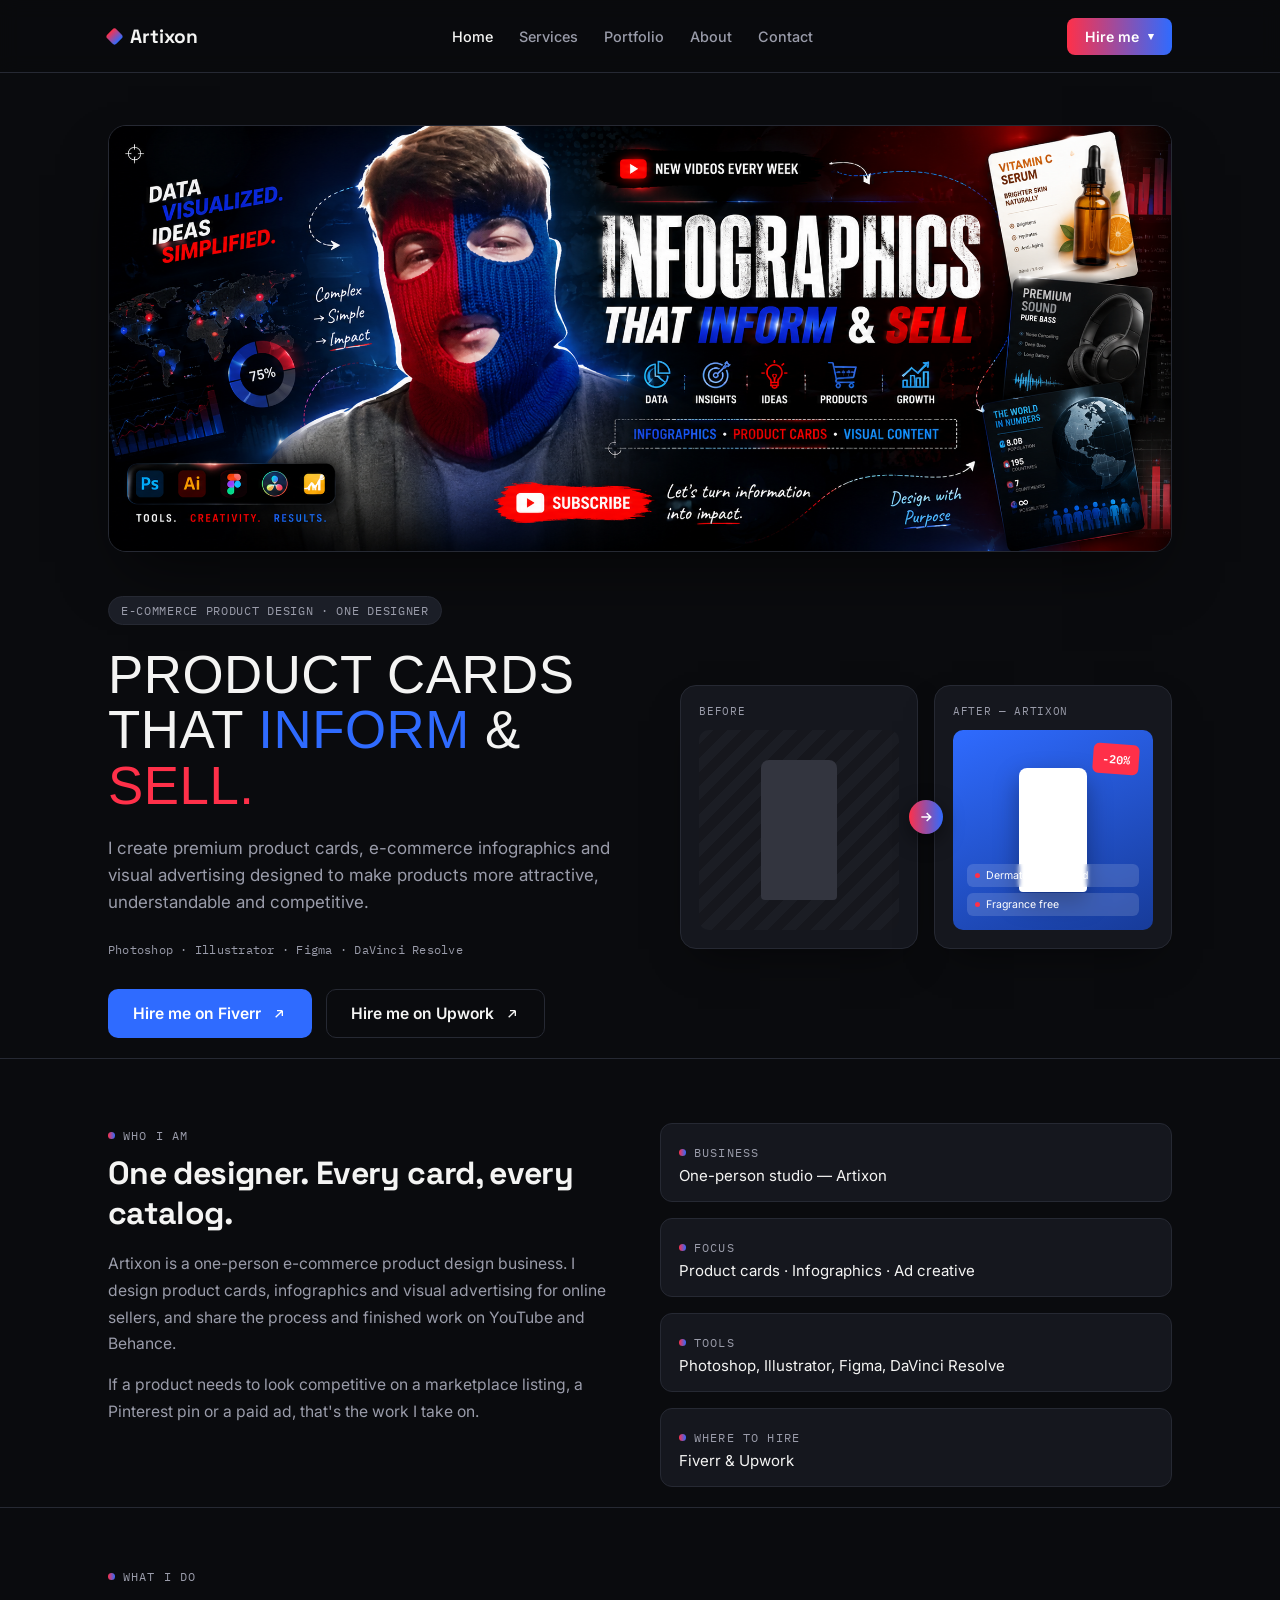
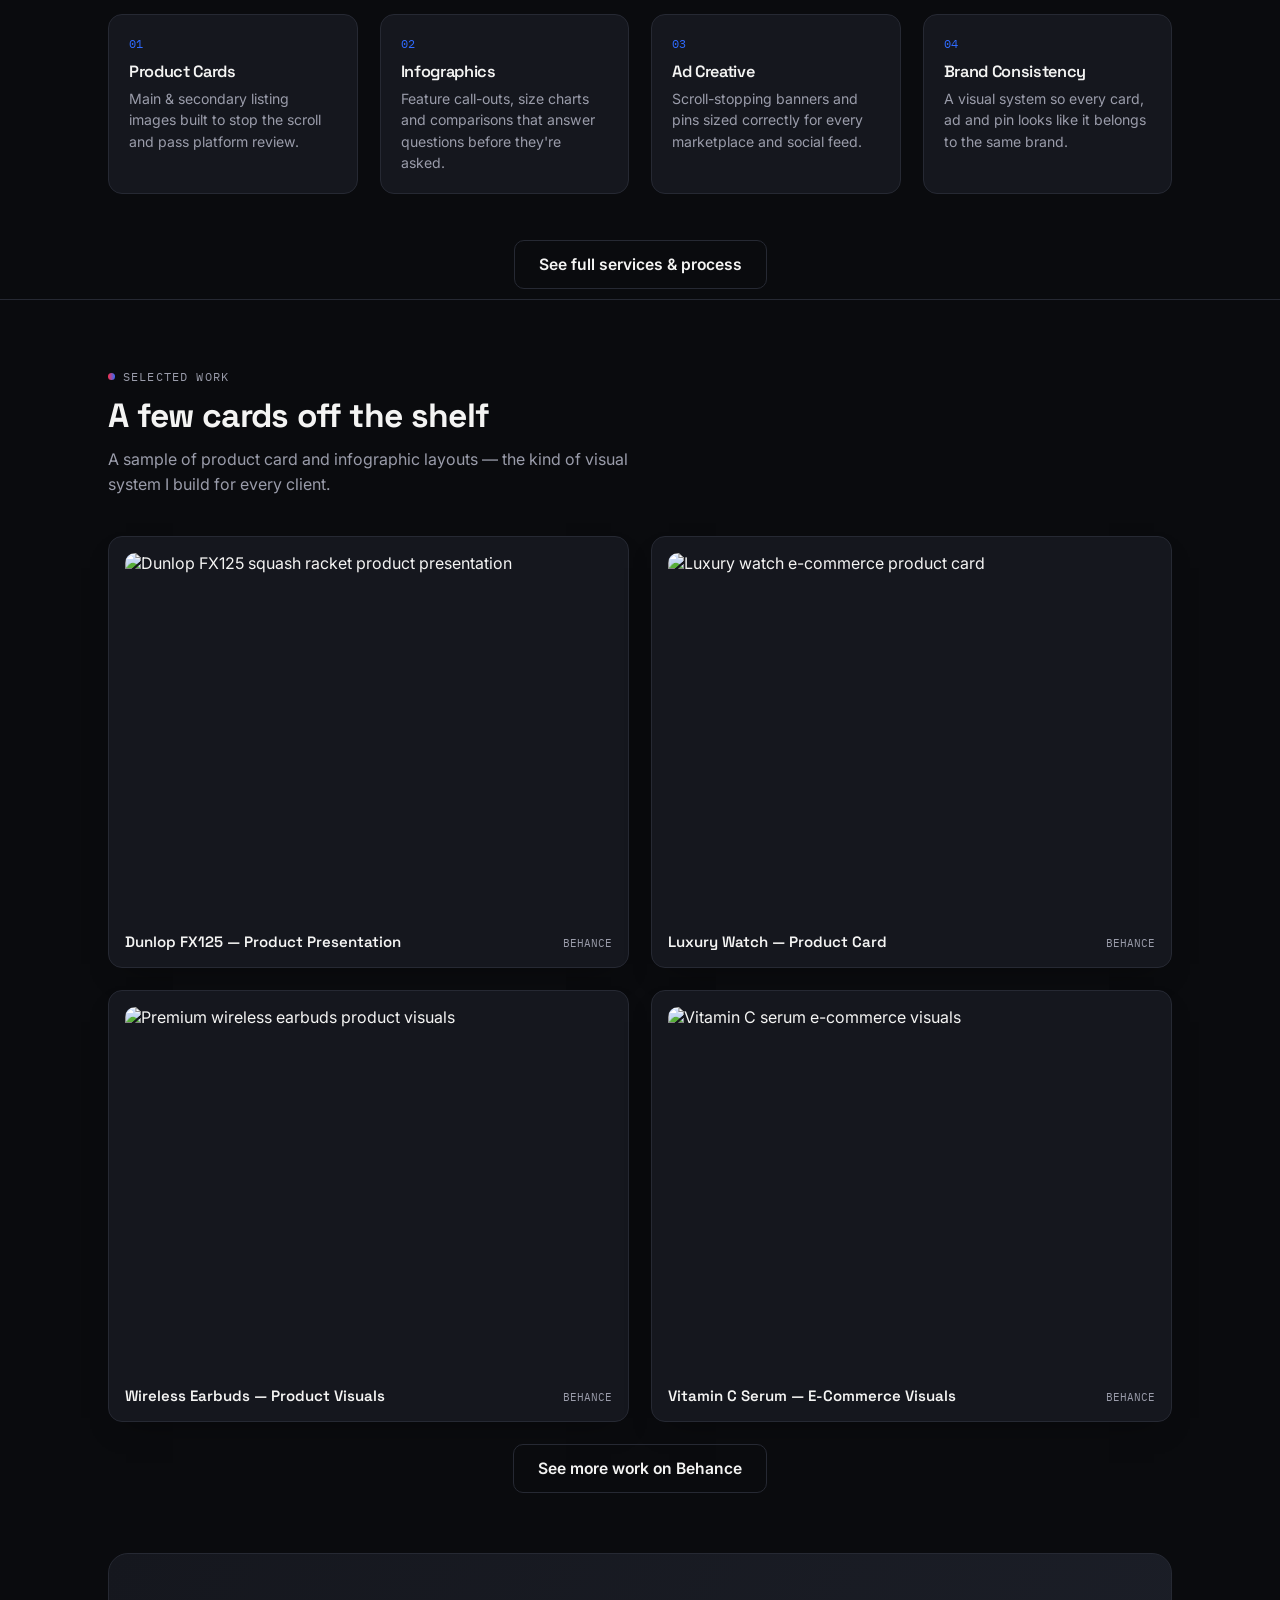
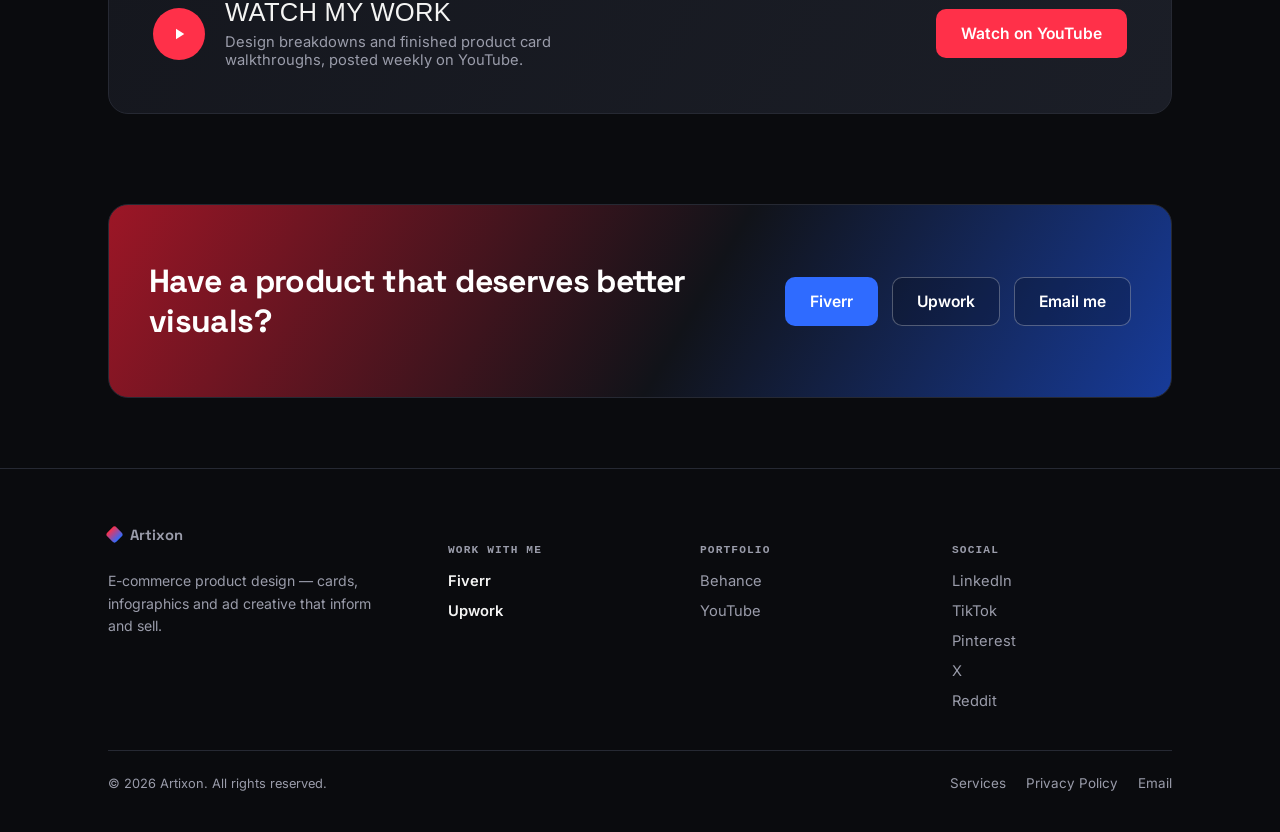
==== commit d4eff881: "Add files via upload" ====
--- a/index.html
+++ b/index.html
@@ -8,7 +8,7 @@
 <link rel="preconnect" href="https://fonts.googleapis.com">
 <link rel="preconnect" href="https://fonts.gstatic.com" crossorigin>
 <link href="https://fonts.googleapis.com/css2?family=Anton&family=Space+Grotesk:wght@500;600;700&family=Inter:wght@400;500;600&family=IBM+Plex+Mono:wght@500&display=swap" rel="stylesheet">
-<link rel="stylesheet" href="assets/style.css">
+<link rel="stylesheet" href="style.css">
 </head>
 <body>
 
@@ -37,7 +37,7 @@
     <div class="wrap">
 
       <div class="hero-banner">
-        <img src="assets/hero-banner.png" alt="Artixon — infographics and product design that inform and sell">
+        <img src="hero-banner.png" alt="Artixon — infographics and product design that inform and sell">
       </div>
 
       <div class="hero-grid">
--- a/style.css
+++ b/style.css
@@ -0,0 +1,187 @@
+/* ===== Artixon — shared theme ===== */
+:root{
+  --bg:#0A0B0E;
+  --bg-soft:#111319;
+  --card:#15171E;
+  --card-2:#1B1E27;
+  --border:#262933;
+  --ink:#F4F4F3;
+  --ink-soft:#9A9CAA;
+  --blue:#2F6BFF;
+  --blue-deep:#173B99;
+  --red:#FF3049;
+  --red-deep:#9C1626;
+  --grad: linear-gradient(90deg, var(--red) 0%, var(--blue) 100%);
+}
+*{box-sizing:border-box;}
+html{scroll-behavior:smooth;}
+body{
+  margin:0;
+  background:var(--bg);
+  color:var(--ink);
+  font-family:'Inter',sans-serif;
+  -webkit-font-smoothing:antialiased;
+}
+h1,h2,h3,.display{font-family:'Space Grotesk',sans-serif; letter-spacing:-0.02em; margin:0;}
+.impact{font-family:'Anton',sans-serif; text-transform:uppercase; letter-spacing:0.01em; font-weight:400;}
+.label{font-family:'IBM Plex Mono',monospace; font-size:0.72rem; letter-spacing:0.1em; text-transform:uppercase; color:var(--ink-soft); display:inline-flex; align-items:center; gap:8px;}
+.label::before{content:""; width:7px; height:7px; border-radius:50%; background:var(--grad); flex:none;}
+a{color:inherit;}
+img{max-width:100%; display:block;}
+:focus-visible{outline:2px solid var(--blue); outline-offset:3px;}
+.wrap{max-width:1120px; margin:0 auto; padding:0 28px;}
+
+/* NAV */
+header{position:sticky; top:0; z-index:30; background:rgba(10,11,14,0.85); backdrop-filter:blur(10px); border-bottom:1px solid var(--border);}
+nav.wrap{display:flex; align-items:center; justify-content:space-between; height:72px; gap:20px;}
+.logo{font-family:'Space Grotesk',sans-serif; font-weight:700; font-size:1.2rem; display:flex; align-items:center; gap:9px; text-decoration:none; color:var(--ink);}
+.logo-mark{width:13px; height:13px; background:var(--grad); border-radius:3px; transform:rotate(45deg); flex:none;}
+.nav-links{display:flex; gap:26px; font-size:0.9rem; font-weight:500;}
+.nav-links a{text-decoration:none; color:var(--ink-soft); transition:color .15s;}
+.nav-links a:hover, .nav-links a.current{color:var(--ink);}
+@media (max-width:860px){ .nav-links{display:none;} }
+
+/* Hire me dropdown */
+.hire{position:relative;}
+.hire summary{
+  list-style:none; cursor:pointer;
+  display:inline-flex; align-items:center; gap:7px;
+  background:var(--grad); color:#fff;
+  padding:10px 18px; border-radius:8px;
+  font-size:0.88rem; font-weight:600;
+}
+.hire summary::-webkit-details-marker{display:none;}
+.hire summary::after{content:"▾"; font-size:0.7rem; margin-left:2px;}
+.hire[open] summary::after{content:"▴";}
+.hire .hire-menu{
+  position:absolute; right:0; top:calc(100% + 8px);
+  background:var(--card-2); border:1px solid var(--border); border-radius:12px;
+  padding:8px; min-width:190px;
+  box-shadow:0 20px 40px rgba(0,0,0,0.5);
+  display:flex; flex-direction:column; gap:4px;
+}
+.hire .hire-menu a{
+  display:flex; align-items:center; justify-content:space-between;
+  padding:11px 14px; border-radius:8px; text-decoration:none;
+  color:var(--ink); font-size:0.92rem; font-weight:500;
+}
+.hire .hire-menu a:hover{background:var(--bg-soft);}
+.hire .hire-menu span.plat{font-family:'IBM Plex Mono',monospace; font-size:0.68rem; color:var(--ink-soft);}
+
+/* BUTTONS */
+.btn{display:inline-flex; align-items:center; gap:10px; padding:14px 24px; border-radius:10px; font-weight:600; font-size:0.98rem; text-decoration:none; border:1px solid transparent; transition:transform .15s ease, box-shadow .15s ease, background .15s ease;}
+.btn:hover{transform:translateY(-2px);}
+.btn-primary{background:var(--blue); color:#fff;}
+.btn-primary:hover{box-shadow:0 10px 26px rgba(47,107,255,0.35);}
+.btn-secondary{background:transparent; color:var(--ink); border-color:var(--border);}
+.btn-secondary:hover{border-color:var(--ink-soft); box-shadow:0 8px 20px rgba(0,0,0,0.3);}
+.btn-red{background:var(--red); color:#fff;}
+.btn-red:hover{box-shadow:0 10px 26px rgba(255,48,73,0.35);}
+.btn svg{width:16px; height:16px;}
+.cta-row{display:flex; gap:14px; margin-top:32px; flex-wrap:wrap;}
+
+/* HERO */
+.hero{padding:52px 0 20px;}
+.hero-banner{border-radius:18px; overflow:hidden; border:1px solid var(--border); margin-bottom:44px; box-shadow:0 30px 60px -20px rgba(0,0,0,0.6);}
+.hero-banner img{width:100%; height:auto; display:block;}
+.hero-grid{display:grid; grid-template-columns:1.05fr 1fr; gap:56px; align-items:center;}
+@media (max-width:900px){ .hero-grid{grid-template-columns:1fr;} }
+.eyebrow{display:inline-flex; align-items:center; gap:8px; padding:6px 12px; border-radius:100px; background:var(--card-2); border:1px solid var(--border); color:var(--ink-soft); font-family:'IBM Plex Mono',monospace; font-size:0.72rem; letter-spacing:0.06em; text-transform:uppercase; margin-bottom:22px;}
+.hero h1{font-size:clamp(2.1rem, 4.6vw, 3.3rem); line-height:1.05;}
+.hero h1 .accent-blue{color:var(--blue);}
+.hero h1 .accent-red{color:var(--red);}
+.hero p.sub{margin-top:22px; font-size:1.06rem; line-height:1.6; color:var(--ink-soft); max-width:48ch;}
+.tools-line{margin-top:26px; font-family:'IBM Plex Mono',monospace; font-size:0.76rem; color:var(--ink-soft); letter-spacing:0.02em;}
+
+/* Before/after compare */
+.compare{position:relative; display:grid; grid-template-columns:1fr 1fr; gap:16px;}
+.compare-card{background:var(--card); border:1px solid var(--border); border-radius:16px; padding:18px; box-shadow:0 18px 40px -18px rgba(0,0,0,0.6);}
+.compare-card .tag{font-family:'IBM Plex Mono',monospace; font-size:0.68rem; letter-spacing:0.06em; text-transform:uppercase; color:var(--ink-soft); margin-bottom:12px; display:block;}
+.plain-photo{aspect-ratio:1/1; border-radius:10px; background:repeating-linear-gradient(135deg,#1B1D24,#1B1D24 10px,#16171D 10px,#16171D 20px); display:flex; align-items:center; justify-content:center;}
+.plain-photo .bottle{width:38%; height:70%; background:#33353F; border-radius:8px 8px 4px 4px;}
+.designed-photo{aspect-ratio:1/1; border-radius:10px; background:linear-gradient(155deg,var(--blue) 0%, var(--blue-deep) 100%); position:relative; overflow:hidden; display:flex; align-items:center; justify-content:center;}
+.designed-photo .bottle{width:34%; height:62%; background:#fff; border-radius:8px 8px 4px 4px; position:relative; z-index:2; box-shadow:0 10px 24px rgba(0,0,0,0.35);}
+.designed-photo .price-tag{position:absolute; top:14px; right:14px; background:var(--red); color:#fff; font-family:'IBM Plex Mono',monospace; font-weight:600; font-size:0.72rem; padding:5px 9px; border-radius:6px; transform:rotate(4deg); z-index:3;}
+.designed-photo .bullet-row{position:absolute; left:14px; bottom:14px; right:14px; display:flex; flex-direction:column; gap:6px; z-index:3;}
+.designed-photo .bullet{background:rgba(255,255,255,0.14); backdrop-filter:blur(2px); color:#fff; font-size:0.66rem; padding:5px 8px; border-radius:6px; display:flex; align-items:center; gap:6px;}
+.designed-photo .bullet::before{content:""; width:5px; height:5px; background:var(--red); border-radius:50%; flex:none;}
+.compare-arrow{position:absolute; left:50%; top:50%; transform:translate(-50%,-50%); width:34px; height:34px; background:var(--grad); border-radius:50%; display:flex; align-items:center; justify-content:center; box-shadow:0 6px 20px rgba(0,0,0,0.5); z-index:5;}
+@media (max-width:900px){ .compare-arrow{display:none;} }
+
+/* SECTION HEAD */
+.section-head{margin-bottom:38px; max-width:56ch;}
+.section-head h2{font-size:clamp(1.6rem,3vw,2.1rem); margin-top:10px;}
+.section-head p{color:var(--ink-soft); margin-top:10px; line-height:1.6;}
+
+/* ABOUT */
+.about{padding:64px 0 20px; border-top:1px solid var(--border);}
+.about-grid{display:grid; grid-template-columns:1fr 1fr; gap:40px; align-items:start;}
+@media (max-width:820px){ .about-grid{grid-template-columns:1fr;} }
+.about p{color:var(--ink-soft); line-height:1.7; font-size:0.98rem; margin:0 0 14px;}
+.about-facts{display:flex; flex-direction:column; gap:16px;}
+.fact{background:var(--card); border:1px solid var(--border); border-radius:12px; padding:16px 18px;}
+.fact .label{margin-bottom:6px;}
+.fact div.val{font-size:0.94rem; color:var(--ink);}
+
+/* SERVICES STRIP (home teaser) */
+.services{padding:56px 0 10px; border-top:1px solid var(--border);}
+.services-row{display:grid; grid-template-columns:repeat(4,1fr); gap:22px; padding:30px 0;}
+@media (max-width:820px){ .services-row{grid-template-columns:repeat(2,1fr);} }
+.service-item{background:var(--card); border:1px solid var(--border); border-radius:14px; padding:20px;}
+.service-item .num{font-family:'IBM Plex Mono',monospace; color:var(--blue); font-size:0.78rem; margin-bottom:10px; display:block;}
+.service-item h3{font-size:1.02rem; font-weight:600; margin-bottom:6px;}
+.service-item p{margin:0; font-size:0.88rem; color:var(--ink-soft); line-height:1.5;}
+.view-all-row{text-align:center; margin-top:16px;}
+
+/* PORTFOLIO */
+.portfolio{padding:64px 0 40px; border-top:1px solid var(--border);}
+.portfolio-grid-real{display:grid; grid-template-columns:repeat(2,1fr); gap:22px; margin-bottom:22px;}
+@media (max-width:640px){ .portfolio-grid-real{grid-template-columns:1fr;} }
+.pcard{background:var(--card); border:1px solid var(--border); border-radius:14px; padding:16px; box-shadow:0 14px 30px -18px rgba(0,0,0,0.5); transition:transform .18s ease, box-shadow .18s ease, border-color .18s ease;}
+.pcard:hover{transform:translateY(-4px); border-color:#3A3D4A;}
+.pcard-link{display:block; text-decoration:none; color:inherit;}
+.pcard-art{aspect-ratio:4/3; border-radius:10px; margin-bottom:14px; overflow:hidden; position:relative;}
+.pcard-art img{width:100%; height:100%; object-fit:cover; transition:transform .3s ease;}
+.pcard:hover .pcard-art img{transform:scale(1.04);}
+.pcard-caption{display:flex; justify-content:space-between; align-items:baseline; gap:8px;}
+.pcard-caption h4{font-family:'Space Grotesk',sans-serif; font-size:0.94rem; font-weight:600; margin:0;}
+.pcard-caption span{font-family:'IBM Plex Mono',monospace; font-size:0.66rem; color:var(--ink-soft);}
+
+/* YOUTUBE STRIP */
+.youtube{padding:20px 0 20px;}
+.yt-band{
+  border-radius:20px; border:1px solid var(--border);
+  background:linear-gradient(120deg, var(--card) 0%, var(--card-2) 100%);
+  padding:44px; display:flex; align-items:center; justify-content:space-between; gap:32px; flex-wrap:wrap;
+}
+.yt-band .play{
+  width:52px; height:52px; border-radius:50%; background:var(--red);
+  display:flex; align-items:center; justify-content:center; flex:none;
+}
+.yt-left{display:flex; align-items:center; gap:20px;}
+.yt-band h2{font-size:clamp(1.3rem,2.4vw,1.7rem);}
+.yt-band p{margin:6px 0 0; color:var(--ink-soft); font-size:0.92rem; max-width:44ch;}
+
+/* CTA BAND */
+.cta-band{scroll-margin-top:100px; margin:70px 0; padding:56px 40px; border-radius:20px; background:linear-gradient(120deg, var(--red-deep) 0%, var(--bg-soft) 55%, var(--blue-deep) 100%); border:1px solid var(--border); color:#fff; display:flex; align-items:center; justify-content:space-between; gap:32px; flex-wrap:wrap;}
+.cta-band h2{font-size:clamp(1.5rem,2.6vw,2rem); max-width:26ch;}
+.cta-band .cta-row{margin-top:0;}
+.cta-band .btn-secondary{background:rgba(0,0,0,0.2); color:#fff; border-color:rgba(255,255,255,0.28);}
+
+/* FOOTER */
+footer{border-top:1px solid var(--border); padding:56px 0 40px;}
+.footer-grid{display:grid; grid-template-columns:1.4fr 1fr 1fr 1fr; gap:32px; margin-bottom:40px;}
+@media (max-width:780px){ .footer-grid{grid-template-columns:1fr 1fr;} }
+@media (max-width:480px){ .footer-grid{grid-template-columns:1fr;} }
+.footer-col h5{font-family:'IBM Plex Mono',monospace; font-size:0.7rem; letter-spacing:0.1em; text-transform:uppercase; color:var(--ink-soft); margin-bottom:14px;}
+.footer-col ul{list-style:none; margin:0; padding:0; display:flex; flex-direction:column; gap:10px;}
+.footer-col a{text-decoration:none; color:var(--ink-soft); font-size:0.92rem; transition:color .15s;}
+.footer-col a:hover{color:var(--ink);}
+.footer-col.work a{color:var(--ink); font-weight:600;}
+.footer-bottom{border-top:1px solid var(--border); padding-top:24px; display:flex; justify-content:space-between; align-items:center; gap:20px; flex-wrap:wrap;}
+.footer-bottom-links{display:flex; gap:20px; font-size:0.84rem; color:var(--ink-soft);}
+.footer-bottom-links a{text-decoration:none;}
+.footer-bottom-links a:hover{color:var(--ink);}
+.copyright{font-size:0.8rem; color:var(--ink-soft);}
+
+@media (prefers-reduced-motion: reduce){ html{scroll-behavior:auto;} .pcard, .btn{transition:none;} }
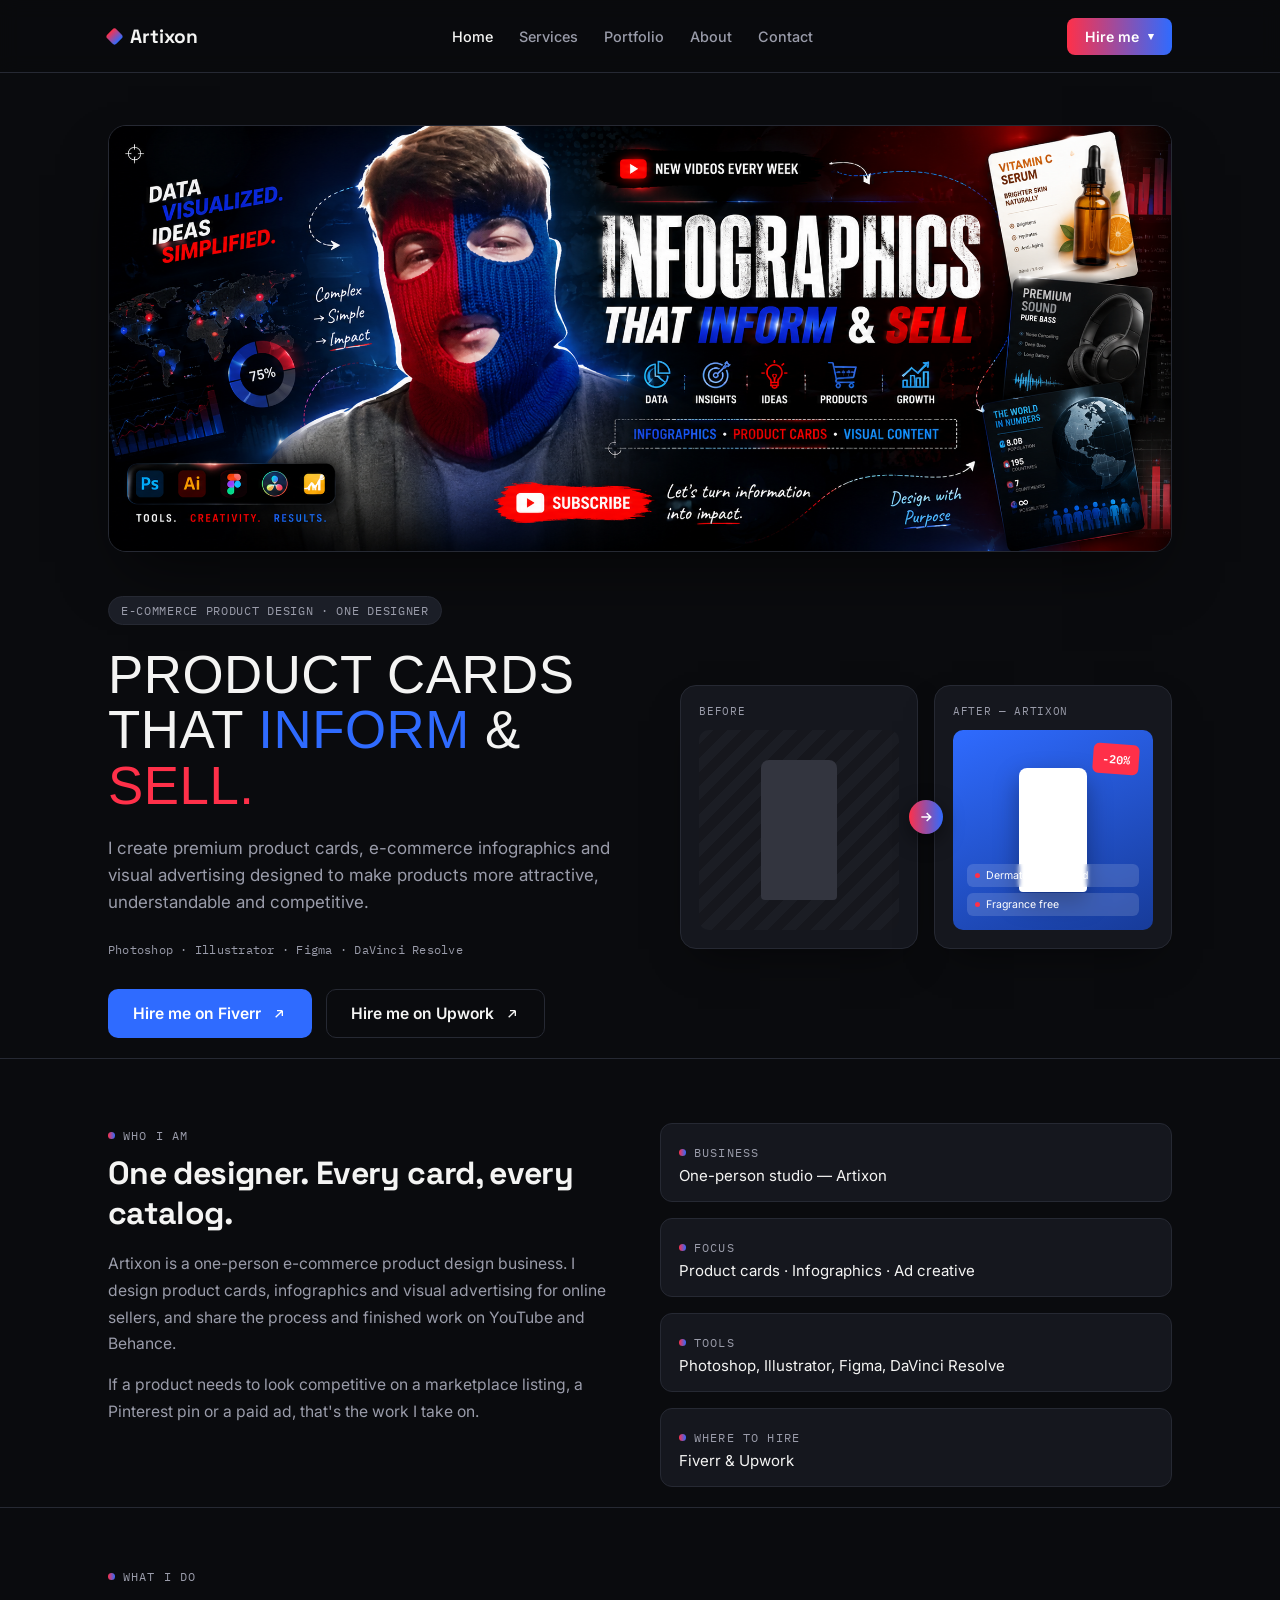
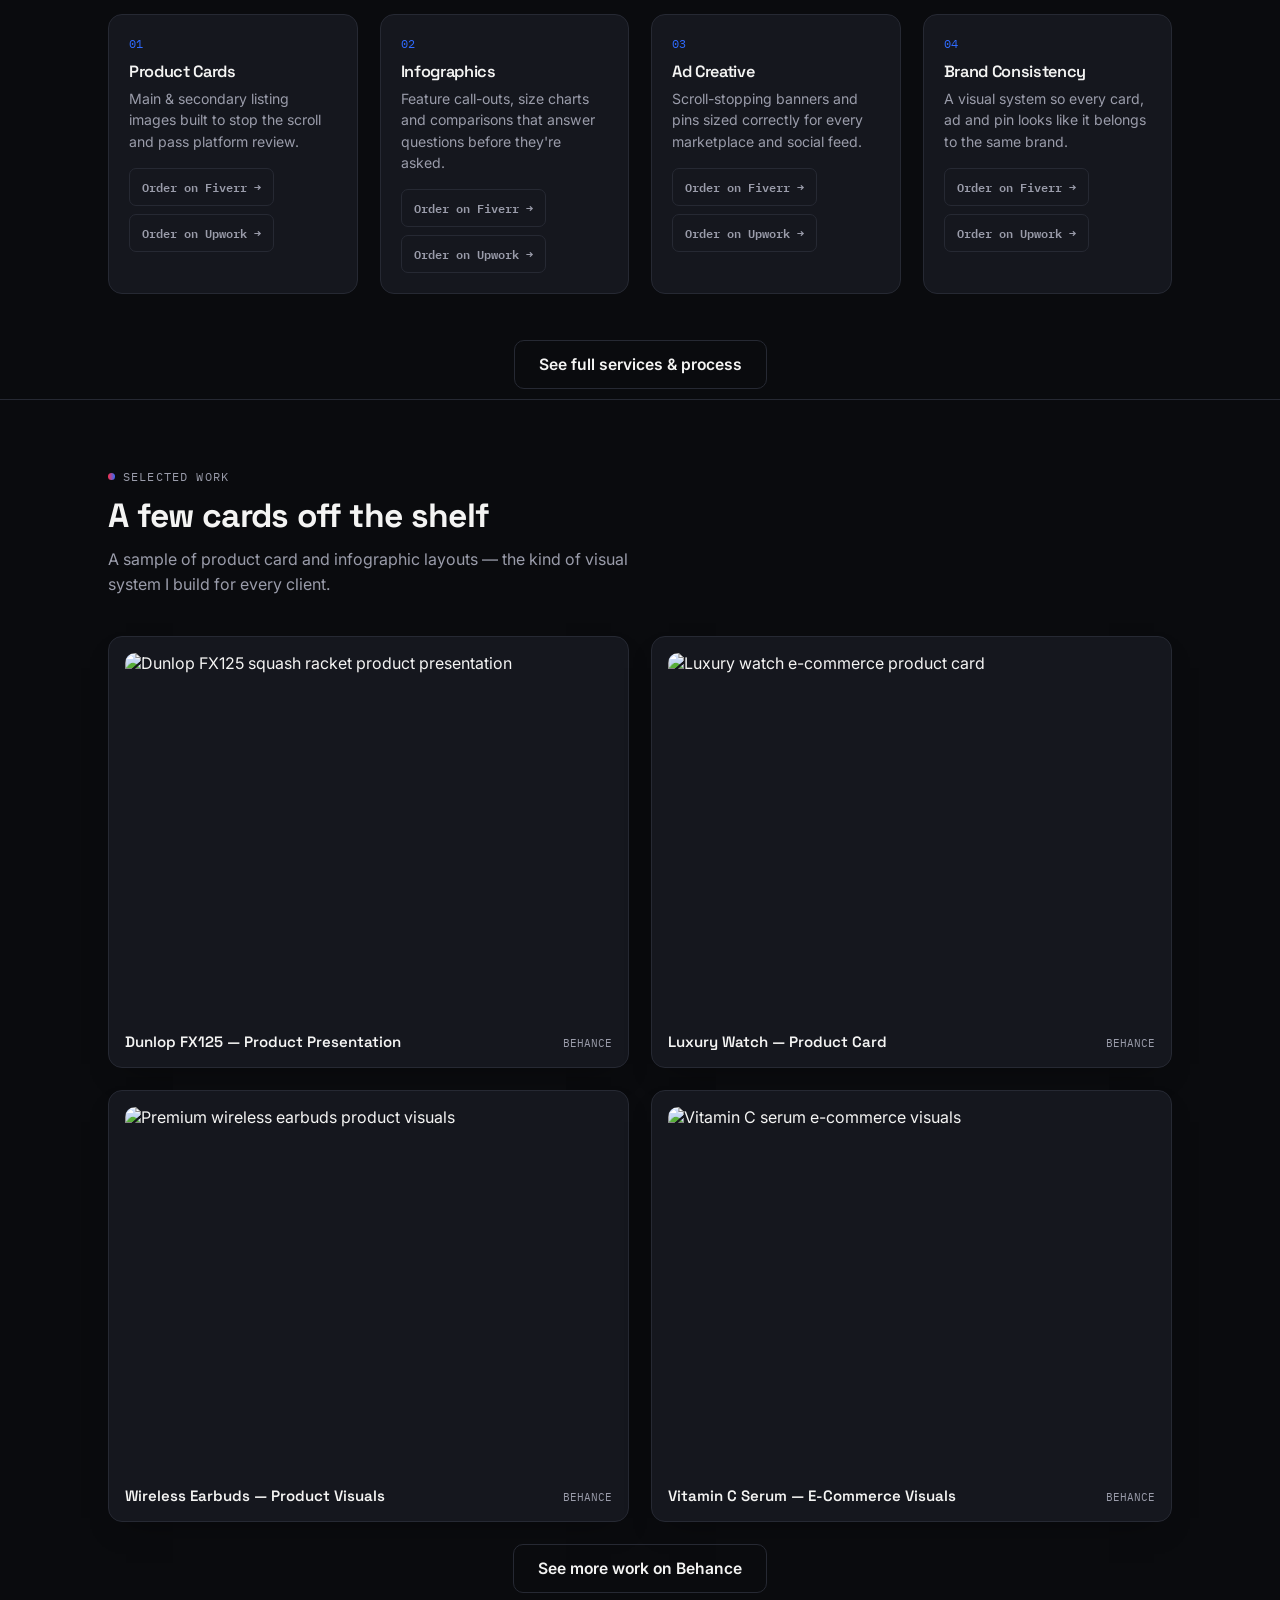
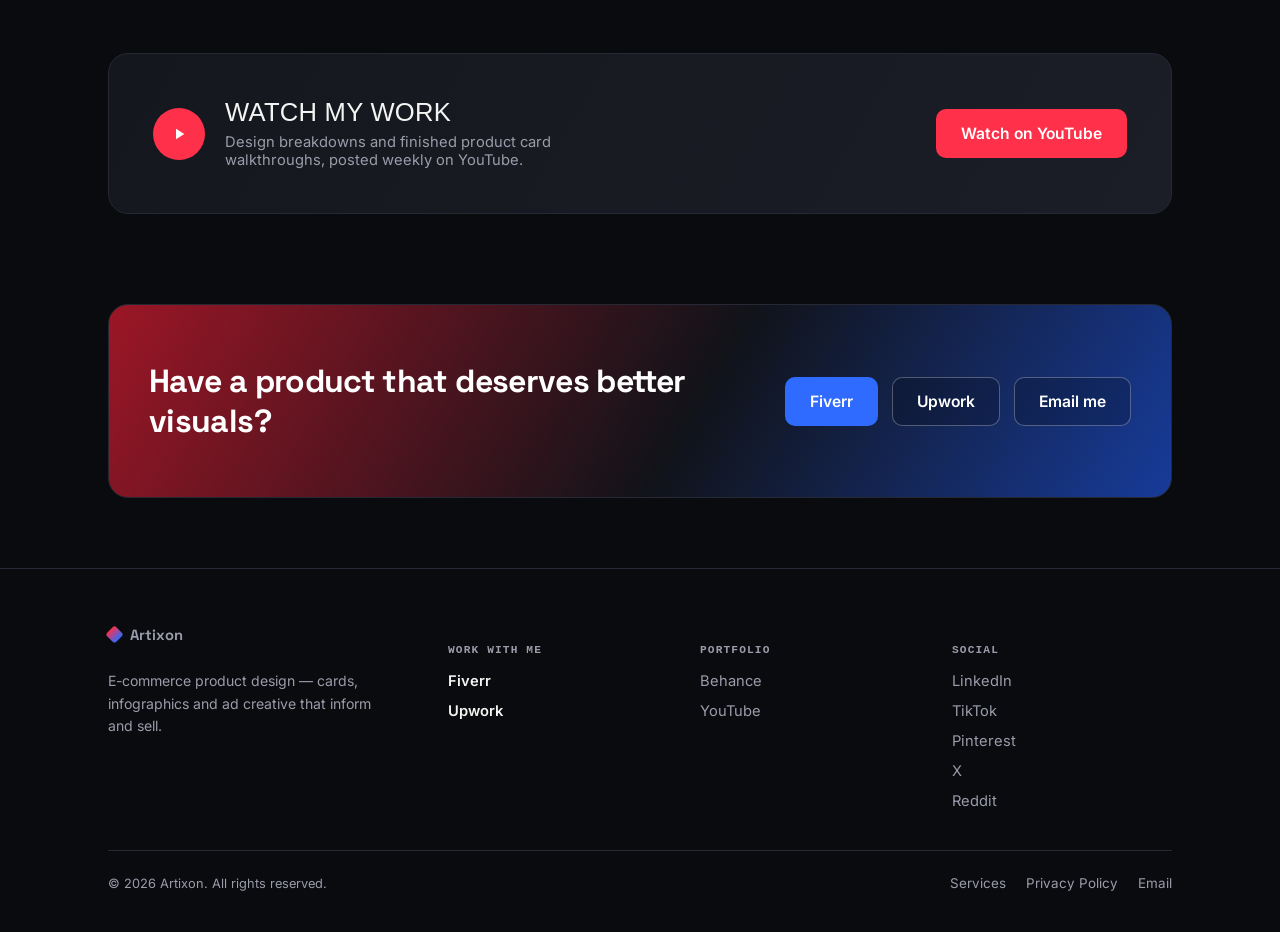
==== commit f593a584: "Add files via upload" ====
--- a/index.html
+++ b/index.html
@@ -109,21 +109,37 @@
           <span class="num">01</span>
           <h3>Product Cards</h3>
           <p>Main &amp; secondary listing images built to stop the scroll and pass platform review.</p>
+          <div class="service-order">
+            <a class="order-link fiverr" href="https://www.fiverr.com/s/3AGA1Ba" target="_blank" rel="noopener">Order on Fiverr →</a>
+            <a class="order-link upwork" href="https://www.upwork.com/services/product/design-premium-product-listing-images-for-ecommerce-2088146120919269938?ref=project_share" target="_blank" rel="noopener">Order on Upwork →</a>
+          </div>
         </div>
         <div class="service-item">
           <span class="num">02</span>
           <h3>Infographics</h3>
           <p>Feature call-outs, size charts and comparisons that answer questions before they're asked.</p>
+          <div class="service-order">
+            <a class="order-link fiverr" href="https://www.fiverr.com/s/3AGA1Ba" target="_blank" rel="noopener">Order on Fiverr →</a>
+            <a class="order-link upwork" href="https://www.upwork.com/services/product/design-premium-product-listing-images-for-ecommerce-2088146120919269938?ref=project_share" target="_blank" rel="noopener">Order on Upwork →</a>
+          </div>
         </div>
         <div class="service-item">
           <span class="num">03</span>
           <h3>Ad Creative</h3>
           <p>Scroll-stopping banners and pins sized correctly for every marketplace and social feed.</p>
+          <div class="service-order">
+            <a class="order-link fiverr" href="https://www.fiverr.com/s/3AGA1Ba" target="_blank" rel="noopener">Order on Fiverr →</a>
+            <a class="order-link upwork" href="https://www.upwork.com/services/product/design-premium-product-listing-images-for-ecommerce-2088146120919269938?ref=project_share" target="_blank" rel="noopener">Order on Upwork →</a>
+          </div>
         </div>
         <div class="service-item">
           <span class="num">04</span>
           <h3>Brand Consistency</h3>
           <p>A visual system so every card, ad and pin looks like it belongs to the same brand.</p>
+          <div class="service-order">
+            <a class="order-link fiverr" href="https://www.fiverr.com/s/3AGA1Ba" target="_blank" rel="noopener">Order on Fiverr →</a>
+            <a class="order-link upwork" href="https://www.upwork.com/services/product/design-premium-product-listing-images-for-ecommerce-2088146120919269938?ref=project_share" target="_blank" rel="noopener">Order on Upwork →</a>
+          </div>
         </div>
       </div>
       <div class="view-all-row">
--- a/style.css
+++ b/style.css
@@ -130,7 +130,13 @@
 .service-item{background:var(--card); border:1px solid var(--border); border-radius:14px; padding:20px;}
 .service-item .num{font-family:'IBM Plex Mono',monospace; color:var(--blue); font-size:0.78rem; margin-bottom:10px; display:block;}
 .service-item h3{font-size:1.02rem; font-weight:600; margin-bottom:6px;}
-.service-item p{margin:0; font-size:0.88rem; color:var(--ink-soft); line-height:1.5;}
+.service-item p{margin:0 0 16px; font-size:0.88rem; color:var(--ink-soft); line-height:1.5;}
+.service-order{display:flex; gap:8px; flex-wrap:wrap;}
+.order-link{display:inline-flex; align-items:center; gap:6px; padding:8px 12px; border-radius:7px; font-family:'IBM Plex Mono',monospace; font-size:0.72rem; font-weight:600; text-decoration:none; border:1px solid var(--border); color:var(--ink-soft); transition:border-color .15s ease, color .15s ease, background .15s ease;}
+.order-link:hover{border-color:var(--blue); color:var(--ink); background:rgba(47,107,255,0.08);}
+.order-link.fiverr:hover{border-color:#1DBF73; background:rgba(29,191,115,0.08);}
+.order-link.upwork:hover{border-color:var(--green,#14A800); border-color:#14A800; background:rgba(20,168,0,0.08);}
+.deliverables .service-order{margin-top:18px;}
 .view-all-row{text-align:center; margin-top:16px;}
 
 /* PORTFOLIO */
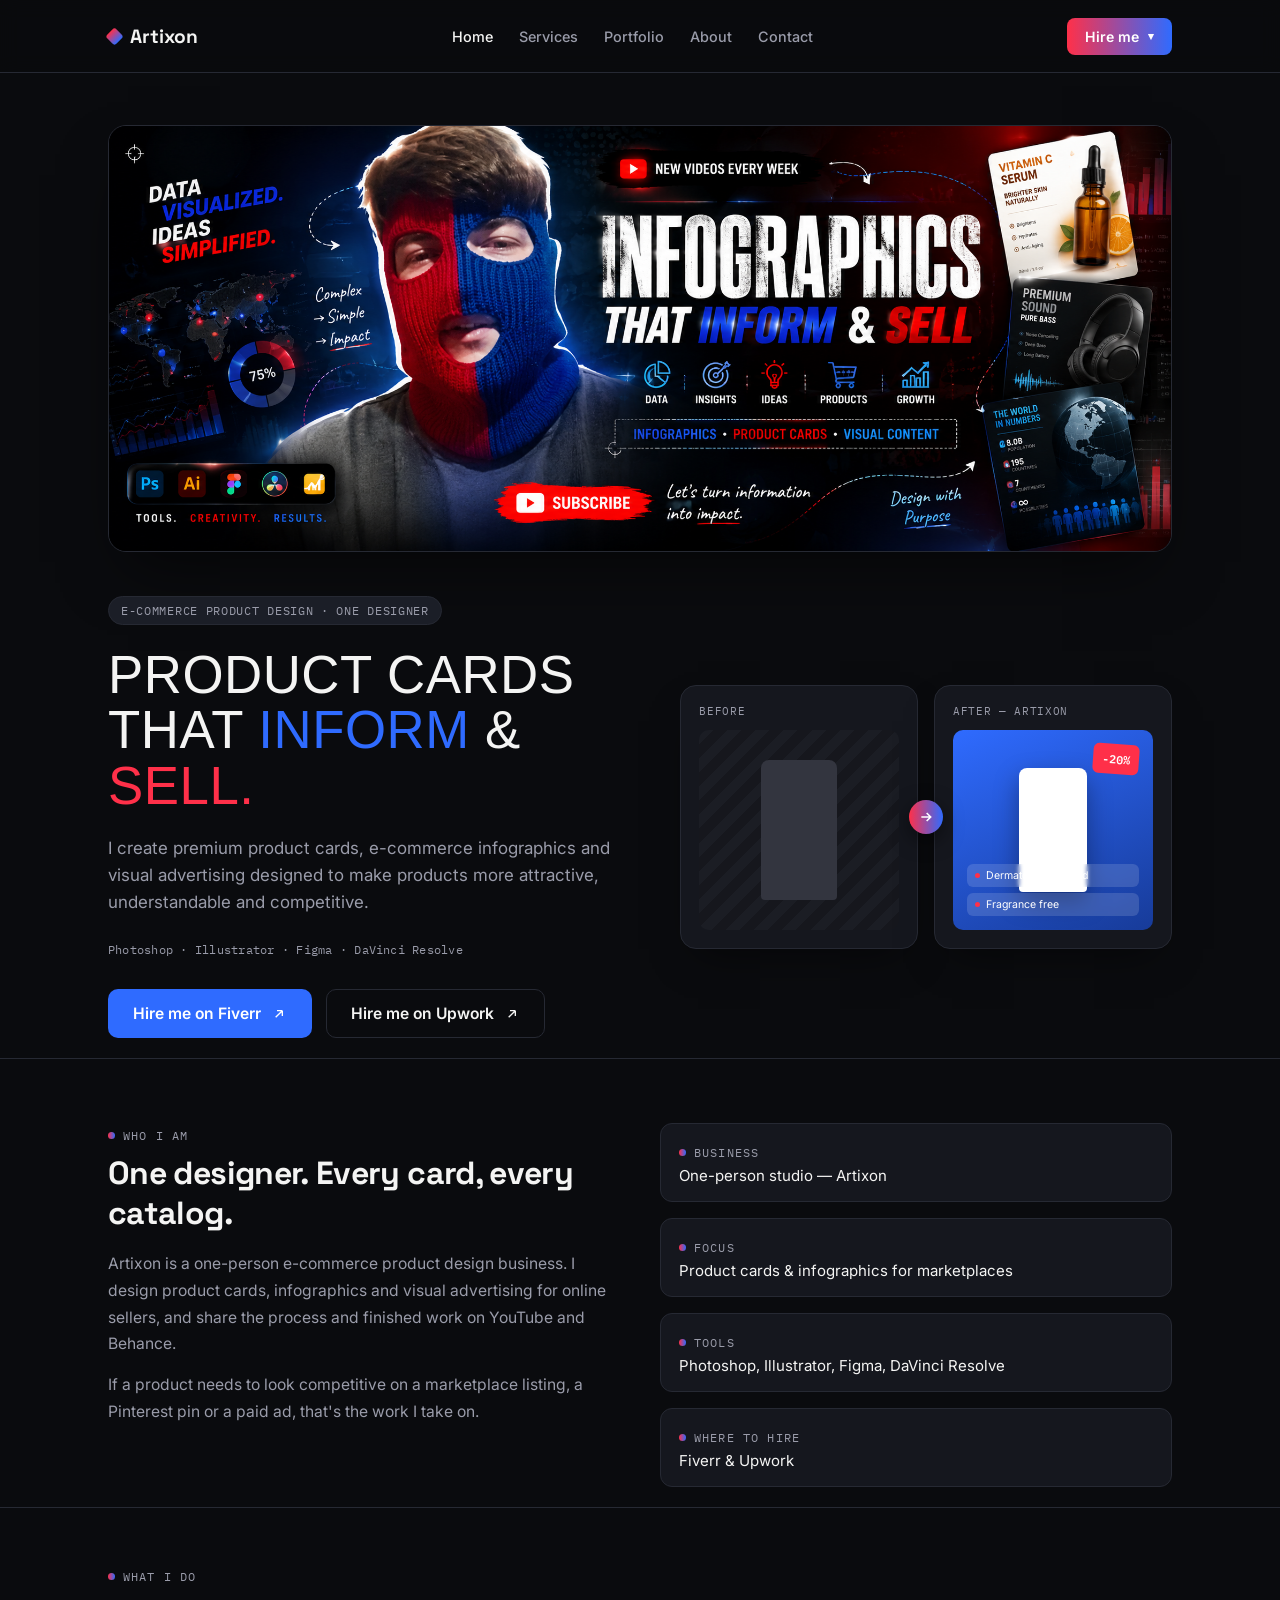
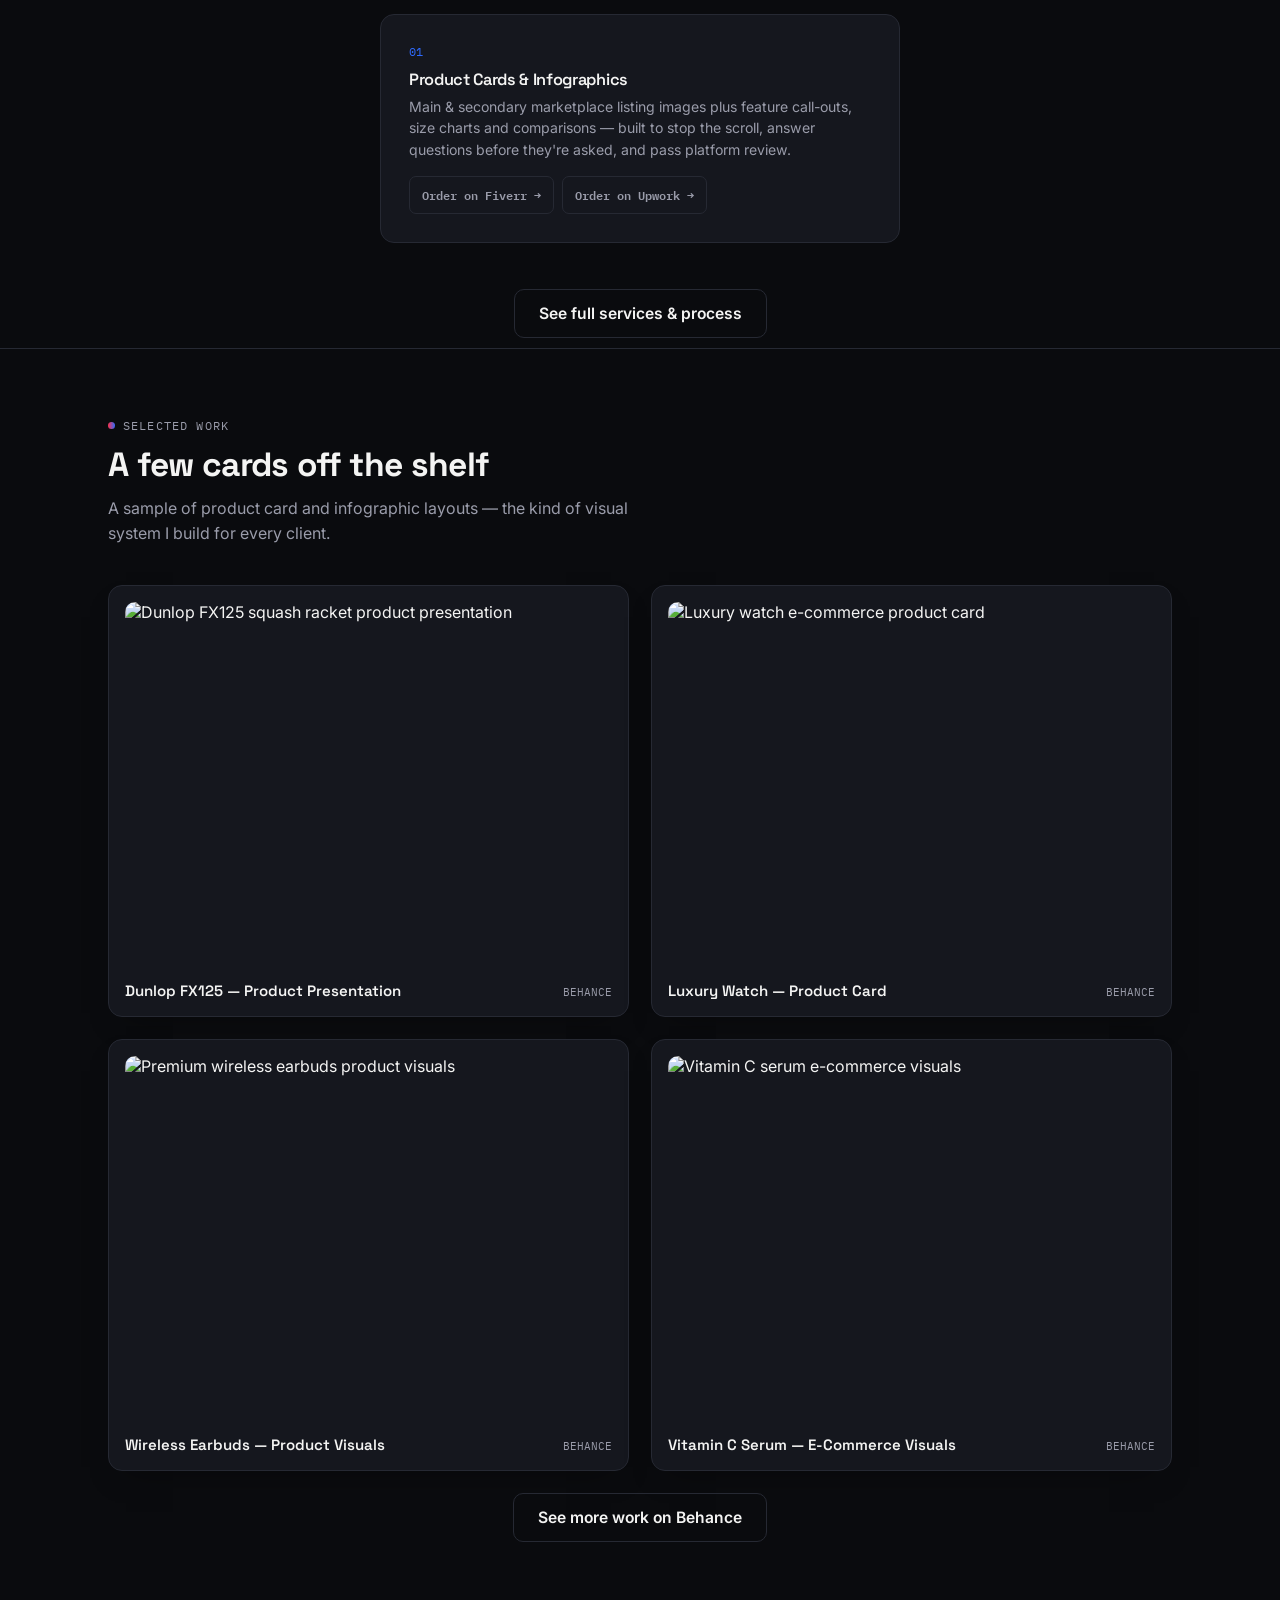
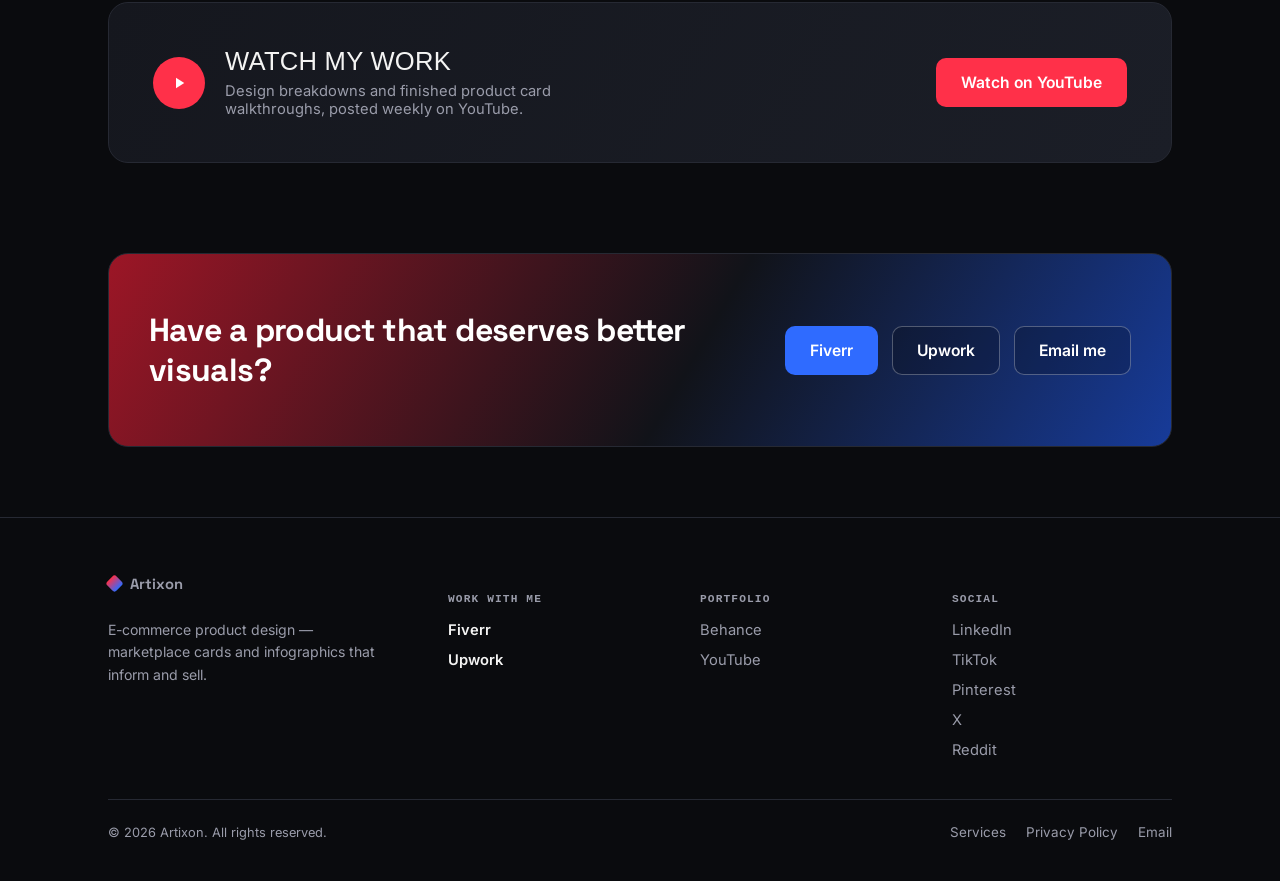
==== commit 794da811: "Update project" ====
--- a/index.html
+++ b/index.html
@@ -93,7 +93,7 @@
         </div>
         <div class="about-facts">
           <div class="fact"><span class="label">Business</span><div class="val">One-person studio — Artixon</div></div>
-          <div class="fact"><span class="label">Focus</span><div class="val">Product cards · Infographics · Ad creative</div></div>
+          <div class="fact"><span class="label">Focus</span><div class="val">Product cards &amp; infographics for marketplaces</div></div>
           <div class="fact"><span class="label">Tools</span><div class="val">Photoshop, Illustrator, Figma, DaVinci Resolve</div></div>
           <div class="fact"><span class="label">Where to hire</span><div class="val">Fiverr &amp; Upwork</div></div>
         </div>
@@ -104,38 +104,11 @@
   <section class="services" id="services">
     <div class="wrap">
       <span class="label">What I do</span>
-      <div class="services-row">
+      <div class="services-row single">
         <div class="service-item">
           <span class="num">01</span>
-          <h3>Product Cards</h3>
-          <p>Main &amp; secondary listing images built to stop the scroll and pass platform review.</p>
-          <div class="service-order">
-            <a class="order-link fiverr" href="https://www.fiverr.com/s/3AGA1Ba" target="_blank" rel="noopener">Order on Fiverr →</a>
-            <a class="order-link upwork" href="https://www.upwork.com/services/product/design-premium-product-listing-images-for-ecommerce-2088146120919269938?ref=project_share" target="_blank" rel="noopener">Order on Upwork →</a>
-          </div>
-        </div>
-        <div class="service-item">
-          <span class="num">02</span>
-          <h3>Infographics</h3>
-          <p>Feature call-outs, size charts and comparisons that answer questions before they're asked.</p>
-          <div class="service-order">
-            <a class="order-link fiverr" href="https://www.fiverr.com/s/3AGA1Ba" target="_blank" rel="noopener">Order on Fiverr →</a>
-            <a class="order-link upwork" href="https://www.upwork.com/services/product/design-premium-product-listing-images-for-ecommerce-2088146120919269938?ref=project_share" target="_blank" rel="noopener">Order on Upwork →</a>
-          </div>
-        </div>
-        <div class="service-item">
-          <span class="num">03</span>
-          <h3>Ad Creative</h3>
-          <p>Scroll-stopping banners and pins sized correctly for every marketplace and social feed.</p>
-          <div class="service-order">
-            <a class="order-link fiverr" href="https://www.fiverr.com/s/3AGA1Ba" target="_blank" rel="noopener">Order on Fiverr →</a>
-            <a class="order-link upwork" href="https://www.upwork.com/services/product/design-premium-product-listing-images-for-ecommerce-2088146120919269938?ref=project_share" target="_blank" rel="noopener">Order on Upwork →</a>
-          </div>
-        </div>
-        <div class="service-item">
-          <span class="num">04</span>
-          <h3>Brand Consistency</h3>
-          <p>A visual system so every card, ad and pin looks like it belongs to the same brand.</p>
+          <h3>Product Cards &amp; Infographics</h3>
+          <p>Main &amp; secondary marketplace listing images plus feature call-outs, size charts and comparisons — built to stop the scroll, answer questions before they're asked, and pass platform review.</p>
           <div class="service-order">
             <a class="order-link fiverr" href="https://www.fiverr.com/s/3AGA1Ba" target="_blank" rel="noopener">Order on Fiverr →</a>
             <a class="order-link upwork" href="https://www.upwork.com/services/product/design-premium-product-listing-images-for-ecommerce-2088146120919269938?ref=project_share" target="_blank" rel="noopener">Order on Upwork →</a>
@@ -218,7 +191,7 @@
     <div class="footer-grid">
       <div class="footer-col">
         <a class="logo" href="index.html" style="margin-bottom:12px; display:inline-flex;"><span class="logo-mark"></span>Artixon</a>
-        <p style="color:var(--ink-soft); font-size:0.88rem; line-height:1.6; max-width:32ch;">E-commerce product design — cards, infographics and ad creative that inform and sell.</p>
+        <p style="color:var(--ink-soft); font-size:0.88rem; line-height:1.6; max-width:32ch;">E-commerce product design — marketplace cards and infographics that inform and sell.</p>
       </div>
       <div class="footer-col work">
         <h5>Work with me</h5>
--- a/style.css
+++ b/style.css
@@ -127,6 +127,8 @@
 .services{padding:56px 0 10px; border-top:1px solid var(--border);}
 .services-row{display:grid; grid-template-columns:repeat(4,1fr); gap:22px; padding:30px 0;}
 @media (max-width:820px){ .services-row{grid-template-columns:repeat(2,1fr);} }
+.services-row.single{grid-template-columns:1fr; max-width:520px; margin:0 auto; padding:30px 0;}
+.services-row.single .service-item{padding:28px;}
 .service-item{background:var(--card); border:1px solid var(--border); border-radius:14px; padding:20px;}
 .service-item .num{font-family:'IBM Plex Mono',monospace; color:var(--blue); font-size:0.78rem; margin-bottom:10px; display:block;}
 .service-item h3{font-size:1.02rem; font-weight:600; margin-bottom:6px;}
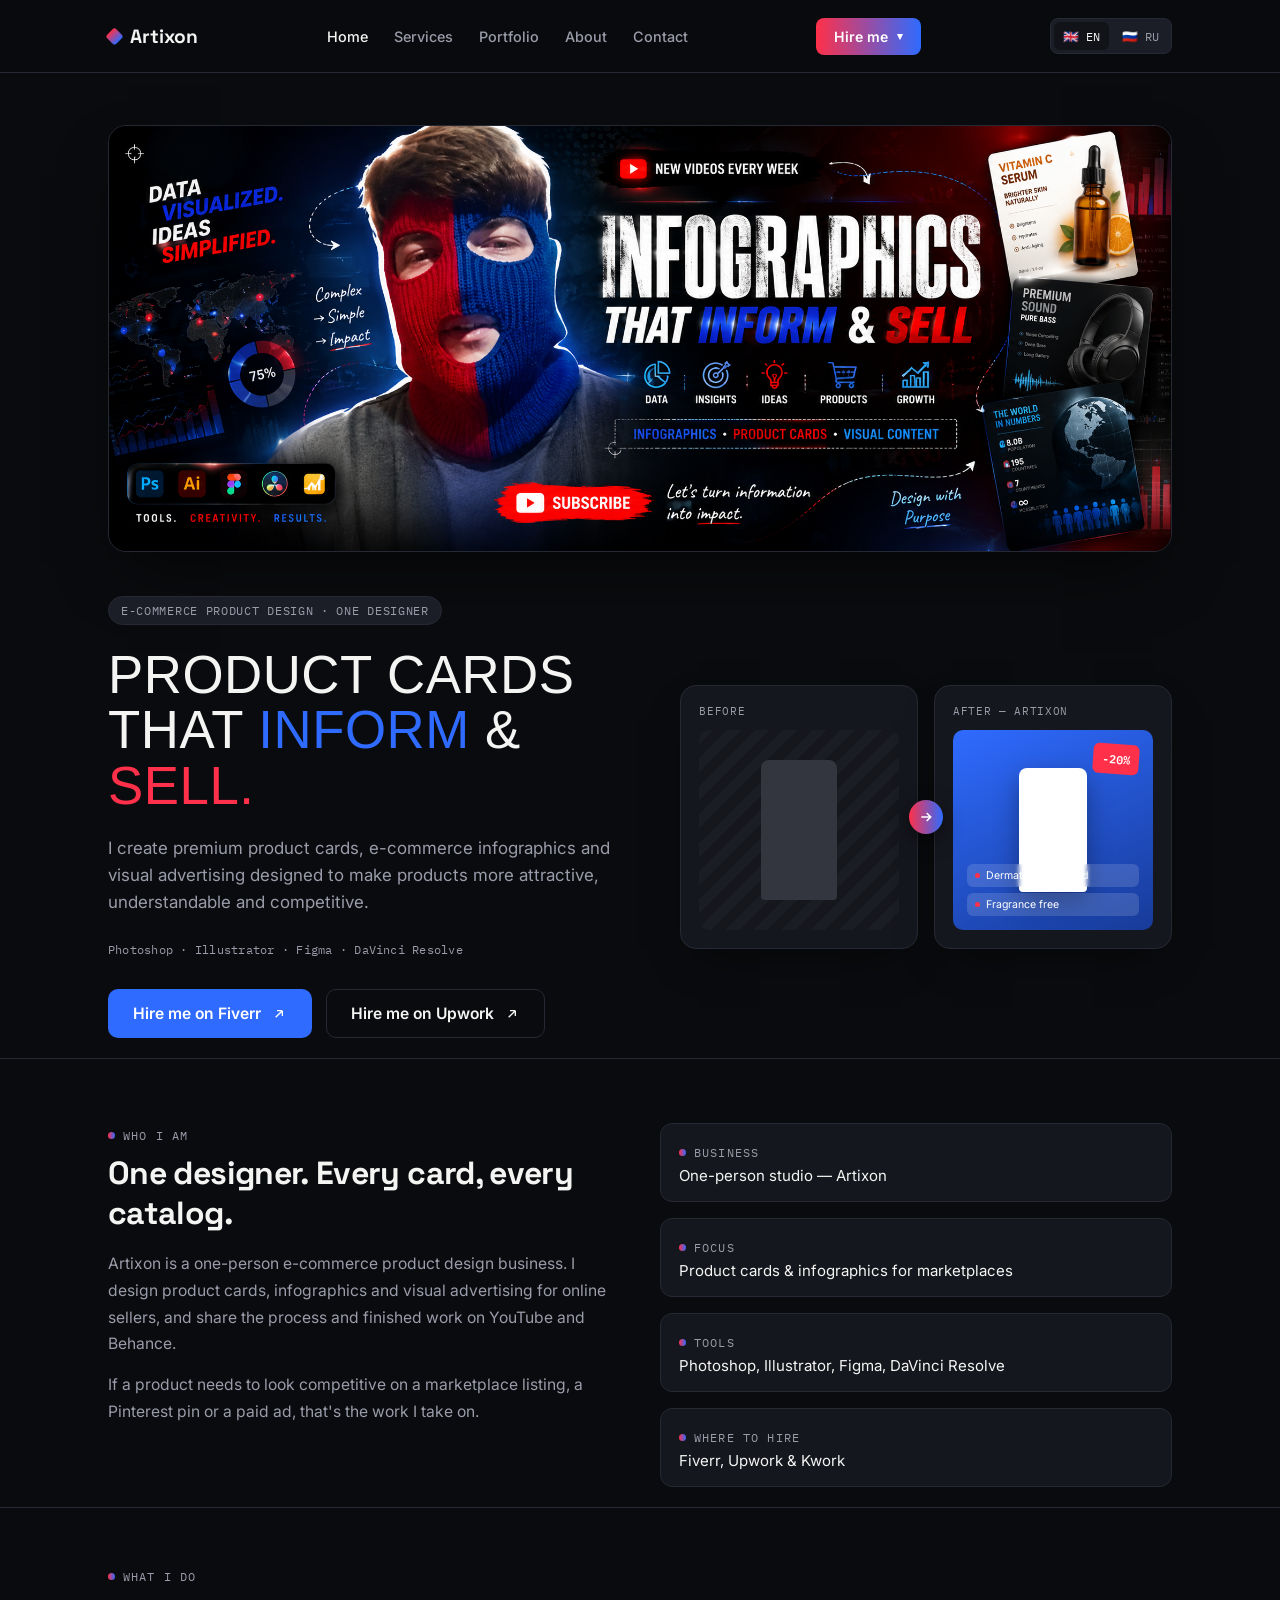
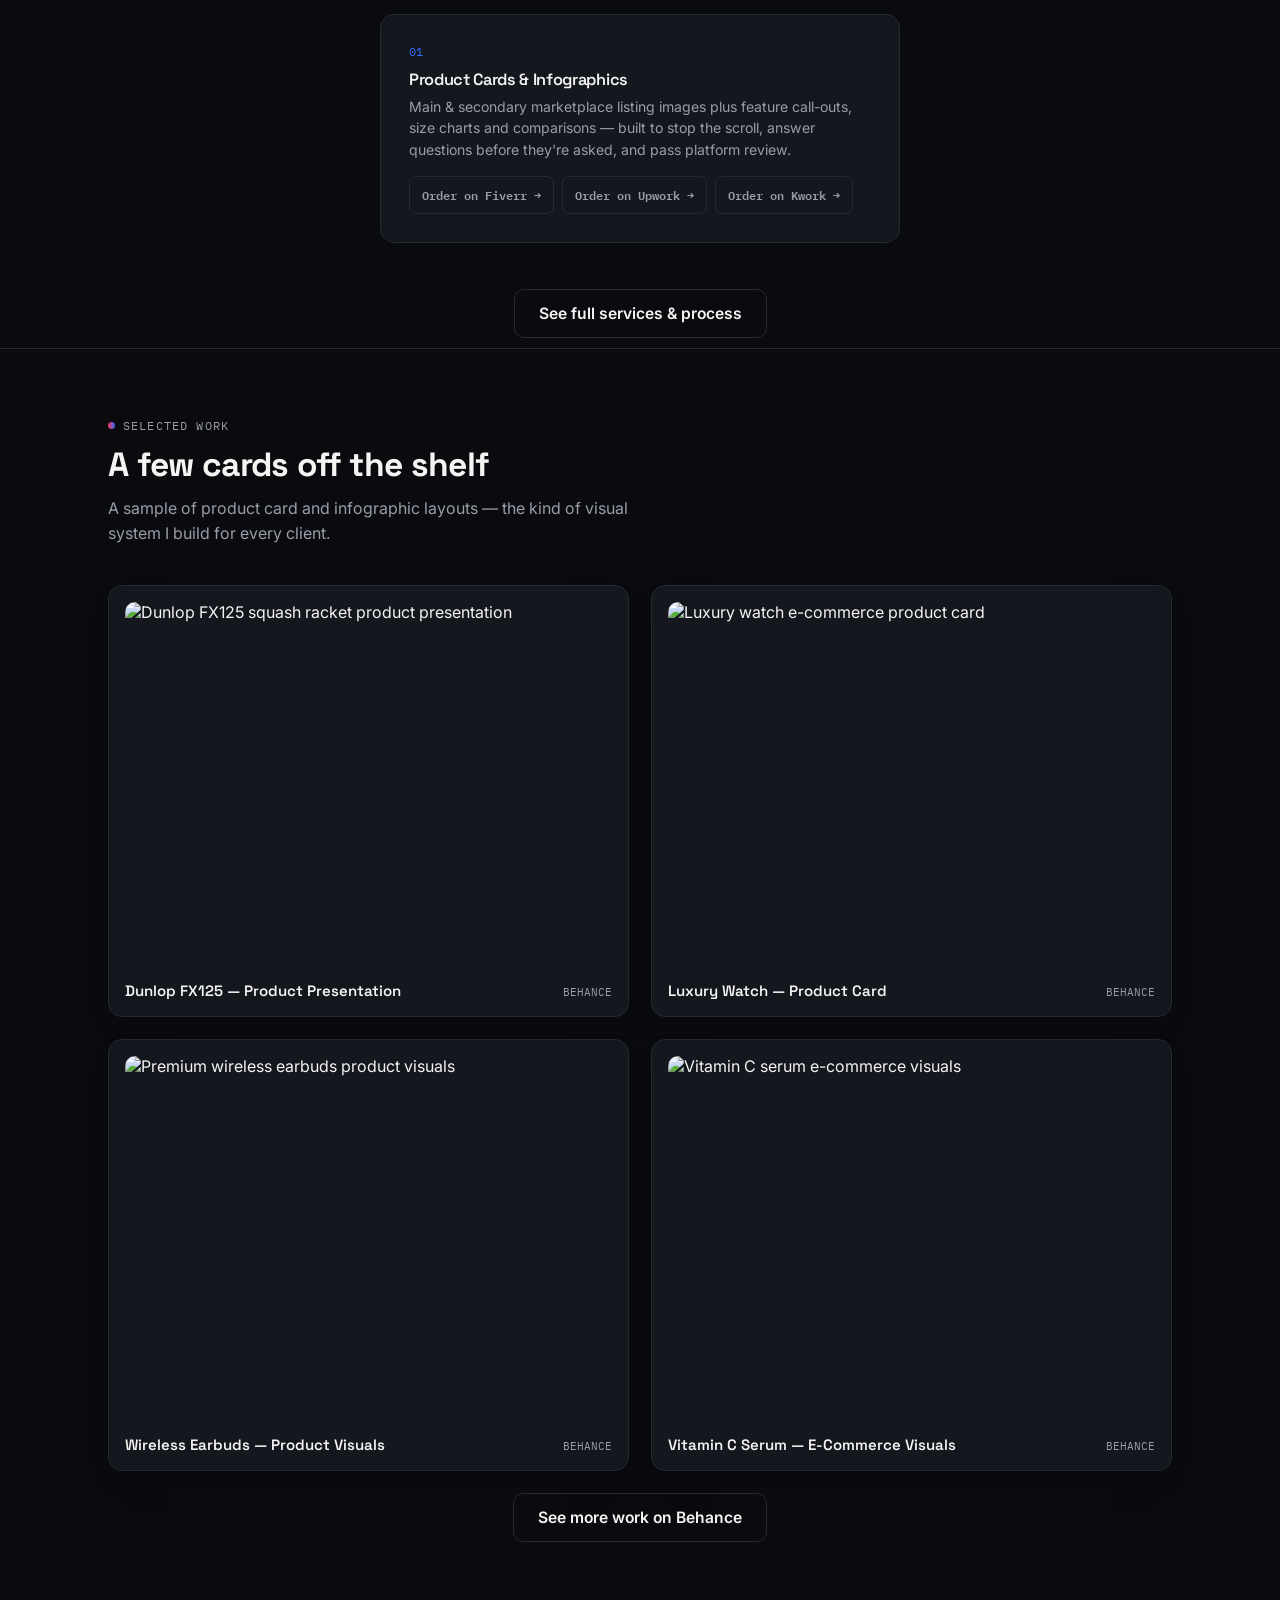
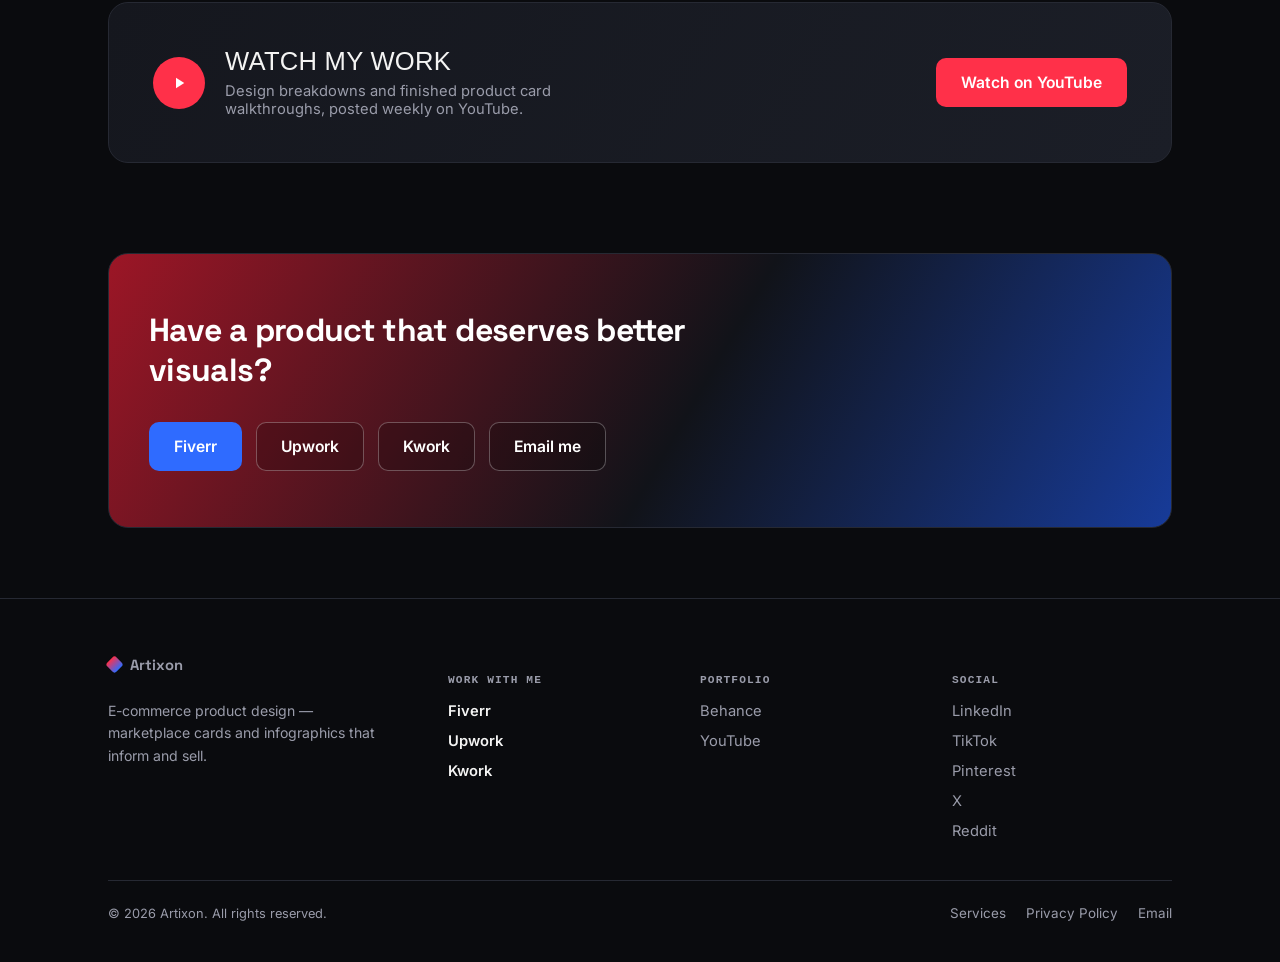
==== commit d9488750: "update 25.08.26" ====
--- a/index.html
+++ b/index.html
@@ -16,19 +16,24 @@
   <nav class="wrap">
     <a class="logo" href="index.html"><span class="logo-mark"></span>Artixon</a>
     <div class="nav-links">
-      <a href="index.html" class="current">Home</a>
-      <a href="services.html">Services</a>
-      <a href="#work">Portfolio</a>
-      <a href="#about">About</a>
-      <a href="#contact">Contact</a>
+      <a href="index.html" class="current" data-ru="Главная">Home</a>
+      <a href="services.html" data-ru="Услуги">Services</a>
+      <a href="#work" data-ru="Портфолио">Portfolio</a>
+      <a href="#about" data-ru="Обо мне">About</a>
+      <a href="#contact" data-ru="Контакты">Contact</a>
     </div>
     <details class="hire">
-      <summary>Hire me</summary>
+      <summary data-ru="Заказать">Hire me</summary>
       <div class="hire-menu">
         <a href="https://www.fiverr.com/s/3AGA1Ba" target="_blank" rel="noopener">Fiverr <span class="plat">→</span></a>
         <a href="https://www.upwork.com/services/product/design-premium-product-listing-images-for-ecommerce-2088146120919269938?ref=project_share" target="_blank" rel="noopener">Upwork <span class="plat">→</span></a>
+        <a href="https://kwork.com/infographics/54350927/premium-e-commerce-product-listing-image" target="_blank" rel="noopener">Kwork <span class="plat">→</span></a>
       </div>
     </details>
+    <div class="lang-switch">
+      <button id="lang-en" class="lang-btn active" type="button" aria-label="English">🇬🇧 EN</button>
+      <button id="lang-ru" class="lang-btn" type="button" aria-label="Русский">🇷🇺 RU</button>
+    </div>
   </nav>
 </header>
 
@@ -42,17 +47,17 @@
 
       <div class="hero-grid">
         <div>
-          <span class="eyebrow">E-commerce Product Design · One Designer</span>
-          <h1 class="impact">Product cards that <span class="accent-blue">inform</span> &amp; <span class="accent-red">sell.</span></h1>
-          <p class="sub">I create premium product cards, e-commerce infographics and visual advertising designed to make products more attractive, understandable and competitive.</p>
+          <span class="eyebrow" data-ru="Дизайн для e-commerce · Один дизайнер">E-commerce Product Design · One Designer</span>
+          <h1 class="impact" data-ru="Карточки товара, которые &lt;span class=&quot;accent-blue&quot;&gt;понятны&lt;/span&gt; и &lt;span class=&quot;accent-red&quot;&gt;продают.&lt;/span&gt;">Product cards that <span class="accent-blue">inform</span> &amp; <span class="accent-red">sell.</span></h1>
+          <p class="sub" data-ru="Создаю премиальные карточки товаров, инфографику и рекламные визуалы для маркетплейсов — чтобы продукт выглядел понятнее и конкурентнее.">I create premium product cards, e-commerce infographics and visual advertising designed to make products more attractive, understandable and competitive.</p>
           <div class="tools-line">Photoshop · Illustrator · Figma · DaVinci Resolve</div>
           <div class="cta-row">
             <a class="btn btn-primary" href="https://www.fiverr.com/s/3AGA1Ba" target="_blank" rel="noopener">
-              Hire me on Fiverr
+              <span data-ru="Заказать на Fiverr">Hire me on Fiverr</span>
               <svg viewBox="0 0 24 24" fill="none" stroke="currentColor" stroke-width="2"><path d="M7 17L17 7M17 7H9M17 7v8"/></svg>
             </a>
             <a class="btn btn-secondary" href="https://www.upwork.com/services/product/design-premium-product-listing-images-for-ecommerce-2088146120919269938?ref=project_share" target="_blank" rel="noopener">
-              Hire me on Upwork
+              <span data-ru="Заказать на Upwork">Hire me on Upwork</span>
               <svg viewBox="0 0 24 24" fill="none" stroke="currentColor" stroke-width="2"><path d="M7 17L17 7M17 7H9M17 7v8"/></svg>
             </a>
           </div>
@@ -86,16 +91,16 @@
     <div class="wrap">
       <div class="about-grid">
         <div>
-          <span class="label">Who I am</span>
-          <h2 style="margin-top:10px; font-size:clamp(1.5rem,2.6vw,2rem);">One designer. Every card, every catalog.</h2>
-          <p style="margin-top:18px;">Artixon is a one-person e-commerce product design business. I design product cards, infographics and visual advertising for online sellers, and share the process and finished work on YouTube and Behance.</p>
-          <p>If a product needs to look competitive on a marketplace listing, a Pinterest pin or a paid ad, that's the work I take on.</p>
+          <span class="label" data-ru="Кто я">Who I am</span>
+          <h2 style="margin-top:10px; font-size:clamp(1.5rem,2.6vw,2rem);" data-ru="Один дизайнер. Каждая карточка, каждый каталог.">One designer. Every card, every catalog.</h2>
+          <p style="margin-top:18px;" data-ru="Artixon — бизнес одного дизайнера в сфере e-commerce. Я делаю карточки товаров, инфографику и рекламные визуалы для онлайн-продавцов, а процесс и готовые работы публикую на YouTube и Behance.">Artixon is a one-person e-commerce product design business. I design product cards, infographics and visual advertising for online sellers, and share the process and finished work on YouTube and Behance.</p>
+          <p data-ru="Если товару нужно выглядеть конкурентно в карточке маркетплейса, пине Pinterest или платной рекламе — это как раз то, чем я занимаюсь.">If a product needs to look competitive on a marketplace listing, a Pinterest pin or a paid ad, that's the work I take on.</p>
         </div>
         <div class="about-facts">
-          <div class="fact"><span class="label">Business</span><div class="val">One-person studio — Artixon</div></div>
-          <div class="fact"><span class="label">Focus</span><div class="val">Product cards &amp; infographics for marketplaces</div></div>
-          <div class="fact"><span class="label">Tools</span><div class="val">Photoshop, Illustrator, Figma, DaVinci Resolve</div></div>
-          <div class="fact"><span class="label">Where to hire</span><div class="val">Fiverr &amp; Upwork</div></div>
+          <div class="fact"><span class="label" data-ru="Бизнес">Business</span><div class="val" data-ru="Студия одного человека — Artixon">One-person studio — Artixon</div></div>
+          <div class="fact"><span class="label" data-ru="Фокус">Focus</span><div class="val" data-ru="Карточки товаров и инфографика для маркетплейсов">Product cards &amp; infographics for marketplaces</div></div>
+          <div class="fact"><span class="label" data-ru="Инструменты">Tools</span><div class="val">Photoshop, Illustrator, Figma, DaVinci Resolve</div></div>
+          <div class="fact"><span class="label" data-ru="Где заказать">Where to hire</span><div class="val">Fiverr, Upwork &amp; Kwork</div></div>
         </div>
       </div>
     </div>
@@ -103,20 +108,21 @@
 
   <section class="services" id="services">
     <div class="wrap">
-      <span class="label">What I do</span>
+      <span class="label" data-ru="Чем я занимаюсь">What I do</span>
       <div class="services-row single">
         <div class="service-item">
           <span class="num">01</span>
-          <h3>Product Cards &amp; Infographics</h3>
-          <p>Main &amp; secondary marketplace listing images plus feature call-outs, size charts and comparisons — built to stop the scroll, answer questions before they're asked, and pass platform review.</p>
+          <h3 data-ru="Карточки товаров и инфографика">Product Cards &amp; Infographics</h3>
+          <p data-ru="Главные и дополнительные изображения для маркетплейсов, плюс инфографика с преимуществами, размерные сетки и сравнения — чтобы карточка останавливала внимание, отвечала на вопросы заранее и проходила модерацию площадки.">Main &amp; secondary marketplace listing images plus feature call-outs, size charts and comparisons — built to stop the scroll, answer questions before they're asked, and pass platform review.</p>
           <div class="service-order">
-            <a class="order-link fiverr" href="https://www.fiverr.com/s/3AGA1Ba" target="_blank" rel="noopener">Order on Fiverr →</a>
-            <a class="order-link upwork" href="https://www.upwork.com/services/product/design-premium-product-listing-images-for-ecommerce-2088146120919269938?ref=project_share" target="_blank" rel="noopener">Order on Upwork →</a>
+            <a class="order-link fiverr" href="https://www.fiverr.com/s/3AGA1Ba" target="_blank" rel="noopener"><span data-ru="Заказать на Fiverr →">Order on Fiverr →</span></a>
+            <a class="order-link upwork" href="https://www.upwork.com/services/product/design-premium-product-listing-images-for-ecommerce-2088146120919269938?ref=project_share" target="_blank" rel="noopener"><span data-ru="Заказать на Upwork →">Order on Upwork →</span></a>
+            <a class="order-link kwork" href="https://kwork.com/infographics/54350927/premium-e-commerce-product-listing-image" target="_blank" rel="noopener"><span data-ru="Заказать на Kwork →">Order on Kwork →</span></a>
           </div>
         </div>
       </div>
       <div class="view-all-row">
-        <a class="btn btn-secondary" href="services.html">See full services &amp; process</a>
+        <a class="btn btn-secondary" href="services.html" data-ru="Все услуги и процесс работы">See full services &amp; process</a>
       </div>
     </div>
   </section>
@@ -124,9 +130,9 @@
   <section class="portfolio" id="work">
     <div class="wrap">
       <div class="section-head">
-        <span class="label">Selected work</span>
-        <h2>A few cards off the shelf</h2>
-        <p>A sample of product card and infographic layouts — the kind of visual system I build for every client.</p>
+        <span class="label" data-ru="Избранные работы">Selected work</span>
+        <h2 data-ru="Несколько карточек для примера">A few cards off the shelf</h2>
+        <p data-ru="Примеры карточек товаров и инфографики — визуальная система, которую я выстраиваю для каждого клиента.">A sample of product card and infographic layouts — the kind of visual system I build for every client.</p>
       </div>
 
       <div class="portfolio-grid-real">
@@ -152,7 +158,7 @@
       </div>
 
       <div class="view-all-row">
-        <a class="btn btn-secondary" href="https://www.behance.net/Artiixon" target="_blank" rel="noopener">See more work on Behance</a>
+        <a class="btn btn-secondary" href="https://www.behance.net/Artiixon" target="_blank" rel="noopener" data-ru="Больше работ на Behance">See more work on Behance</a>
       </div>
     </div>
   </section>
@@ -165,22 +171,23 @@
             <svg width="18" height="18" viewBox="0 0 24 24" fill="#fff"><path d="M8 5v14l11-7z"/></svg>
           </div>
           <div>
-            <h2 class="impact" style="font-size:clamp(1.2rem,2.2vw,1.6rem);">Watch my work</h2>
-            <p>Design breakdowns and finished product card walkthroughs, posted weekly on YouTube.</p>
-          </div>
-        </div>
-        <a class="btn btn-red" href="https://www.youtube.com/@Designer_Pro-n1q" target="_blank" rel="noopener">Watch on YouTube</a>
+            <h2 class="impact" style="font-size:clamp(1.2rem,2.2vw,1.6rem);" data-ru="Смотри мою работу">Watch my work</h2>
+            <p data-ru="Разборы дизайна и готовые карточки товаров — публикую еженедельно на YouTube.">Design breakdowns and finished product card walkthroughs, posted weekly on YouTube.</p>
+          </div>
+        </div>
+        <a class="btn btn-red" href="https://www.youtube.com/@Designer_Pro-n1q" target="_blank" rel="noopener" data-ru="Смотреть на YouTube">Watch on YouTube</a>
       </div>
     </div>
   </section>
 
   <div class="wrap">
     <div class="cta-band" id="contact">
-      <h2>Have a product that deserves better visuals?</h2>
+      <h2 data-ru="Есть товар, который заслуживает лучшей визуализации?">Have a product that deserves better visuals?</h2>
       <div class="cta-row">
         <a class="btn btn-primary" href="https://www.fiverr.com/s/3AGA1Ba" target="_blank" rel="noopener">Fiverr</a>
         <a class="btn btn-secondary" href="https://www.upwork.com/services/product/design-premium-product-listing-images-for-ecommerce-2088146120919269938?ref=project_share" target="_blank" rel="noopener">Upwork</a>
-        <a class="btn btn-secondary" href="mailto:arturo-portugalyano@mail.ru">Email me</a>
+        <a class="btn btn-secondary" href="https://kwork.com/infographics/54350927/premium-e-commerce-product-listing-image" target="_blank" rel="noopener">Kwork</a>
+        <a class="btn btn-secondary" href="mailto:arturo-portugalyano@mail.ru" data-ru="Написать на почту">Email me</a>
       </div>
     </div>
   </div>
@@ -191,24 +198,25 @@
     <div class="footer-grid">
       <div class="footer-col">
         <a class="logo" href="index.html" style="margin-bottom:12px; display:inline-flex;"><span class="logo-mark"></span>Artixon</a>
-        <p style="color:var(--ink-soft); font-size:0.88rem; line-height:1.6; max-width:32ch;">E-commerce product design — marketplace cards and infographics that inform and sell.</p>
+        <p style="color:var(--ink-soft); font-size:0.88rem; line-height:1.6; max-width:32ch;" data-ru="Дизайн для e-commerce — карточки и инфографика для маркетплейсов, которые понятно объясняют и продают.">E-commerce product design — marketplace cards and infographics that inform and sell.</p>
       </div>
       <div class="footer-col work">
-        <h5>Work with me</h5>
+        <h5 data-ru="Работа со мной">Work with me</h5>
         <ul>
           <li><a href="https://www.fiverr.com/s/3AGA1Ba" target="_blank" rel="noopener">Fiverr</a></li>
           <li><a href="https://www.upwork.com/services/product/design-premium-product-listing-images-for-ecommerce-2088146120919269938?ref=project_share" target="_blank" rel="noopener">Upwork</a></li>
+          <li><a href="https://kwork.com/infographics/54350927/premium-e-commerce-product-listing-image" target="_blank" rel="noopener">Kwork</a></li>
         </ul>
       </div>
       <div class="footer-col">
-        <h5>Portfolio</h5>
+        <h5 data-ru="Портфолио">Portfolio</h5>
         <ul>
           <li><a href="https://www.behance.net/Artiixon" target="_blank" rel="noopener">Behance</a></li>
           <li><a href="https://www.youtube.com/@Designer_Pro-n1q" target="_blank" rel="noopener">YouTube</a></li>
         </ul>
       </div>
       <div class="footer-col">
-        <h5>Social</h5>
+        <h5 data-ru="Соцсети">Social</h5>
         <ul>
           <li><a href="https://www.linkedin.com/in/artur-po-844151335/" target="_blank" rel="noopener">LinkedIn</a></li>
           <li><a href="https://www.tiktok.com/@artur.designer3?is_from_webapp=1&sender_device=pc" target="_blank" rel="noopener">TikTok</a></li>
@@ -221,13 +229,33 @@
     <div class="footer-bottom">
       <div class="copyright">© 2026 Artixon. All rights reserved.</div>
       <div class="footer-bottom-links">
-        <a href="services.html">Services</a>
-        <a href="privacy.html">Privacy Policy</a>
-        <a href="mailto:arturo-portugalyano@mail.ru">Email</a>
+        <a href="services.html" data-ru="Услуги">Services</a>
+        <a href="privacy.html" data-ru="Политика конфиденциальности">Privacy Policy</a>
+        <a href="mailto:arturo-portugalyano@mail.ru" data-ru="Почта">Email</a>
       </div>
     </div>
   </div>
 </footer>
 
+<script>
+(function(){
+  function setLang(lang){
+    document.querySelectorAll('[data-ru]').forEach(function(el){
+      if(!el.dataset.en) el.dataset.en = el.innerHTML;
+      el.innerHTML = lang === 'ru' ? el.dataset.ru : el.dataset.en;
+    });
+    document.documentElement.lang = lang;
+    document.getElementById('lang-en').classList.toggle('active', lang === 'en');
+    document.getElementById('lang-ru').classList.toggle('active', lang === 'ru');
+    try{ localStorage.setItem('artixon-lang', lang); }catch(e){}
+  }
+  document.getElementById('lang-en').addEventListener('click', function(){ setLang('en'); });
+  document.getElementById('lang-ru').addEventListener('click', function(){ setLang('ru'); });
+  var saved = null;
+  try{ saved = localStorage.getItem('artixon-lang'); }catch(e){}
+  if(saved === 'ru'){ setLang('ru'); }
+})();
+</script>
+
 </body>
 </html>
--- a/style.css
+++ b/style.css
@@ -67,6 +67,12 @@
 }
 .hire .hire-menu a:hover{background:var(--bg-soft);}
 .hire .hire-menu span.plat{font-family:'IBM Plex Mono',monospace; font-size:0.68rem; color:var(--ink-soft);}
+
+/* Language switch */
+.lang-switch{display:flex; gap:4px; background:var(--card-2); border:1px solid var(--border); border-radius:8px; padding:3px;}
+.lang-btn{background:none; border:none; cursor:pointer; padding:6px 9px; border-radius:6px; font-size:0.78rem; font-family:'IBM Plex Mono',monospace; color:var(--ink-soft); transition:background .15s, color .15s;}
+.lang-btn.active{background:var(--bg-soft); color:var(--ink);}
+.lang-btn:hover{color:var(--ink);}
 
 /* BUTTONS */
 .btn{display:inline-flex; align-items:center; gap:10px; padding:14px 24px; border-radius:10px; font-weight:600; font-size:0.98rem; text-decoration:none; border:1px solid transparent; transition:transform .15s ease, box-shadow .15s ease, background .15s ease;}
@@ -138,6 +144,7 @@
 .order-link:hover{border-color:var(--blue); color:var(--ink); background:rgba(47,107,255,0.08);}
 .order-link.fiverr:hover{border-color:#1DBF73; background:rgba(29,191,115,0.08);}
 .order-link.upwork:hover{border-color:var(--green,#14A800); border-color:#14A800; background:rgba(20,168,0,0.08);}
+.order-link.kwork:hover{border-color:#FF6E4A; background:rgba(255,110,74,0.08);}
 .deliverables .service-order{margin-top:18px;}
 .view-all-row{text-align:center; margin-top:16px;}
 
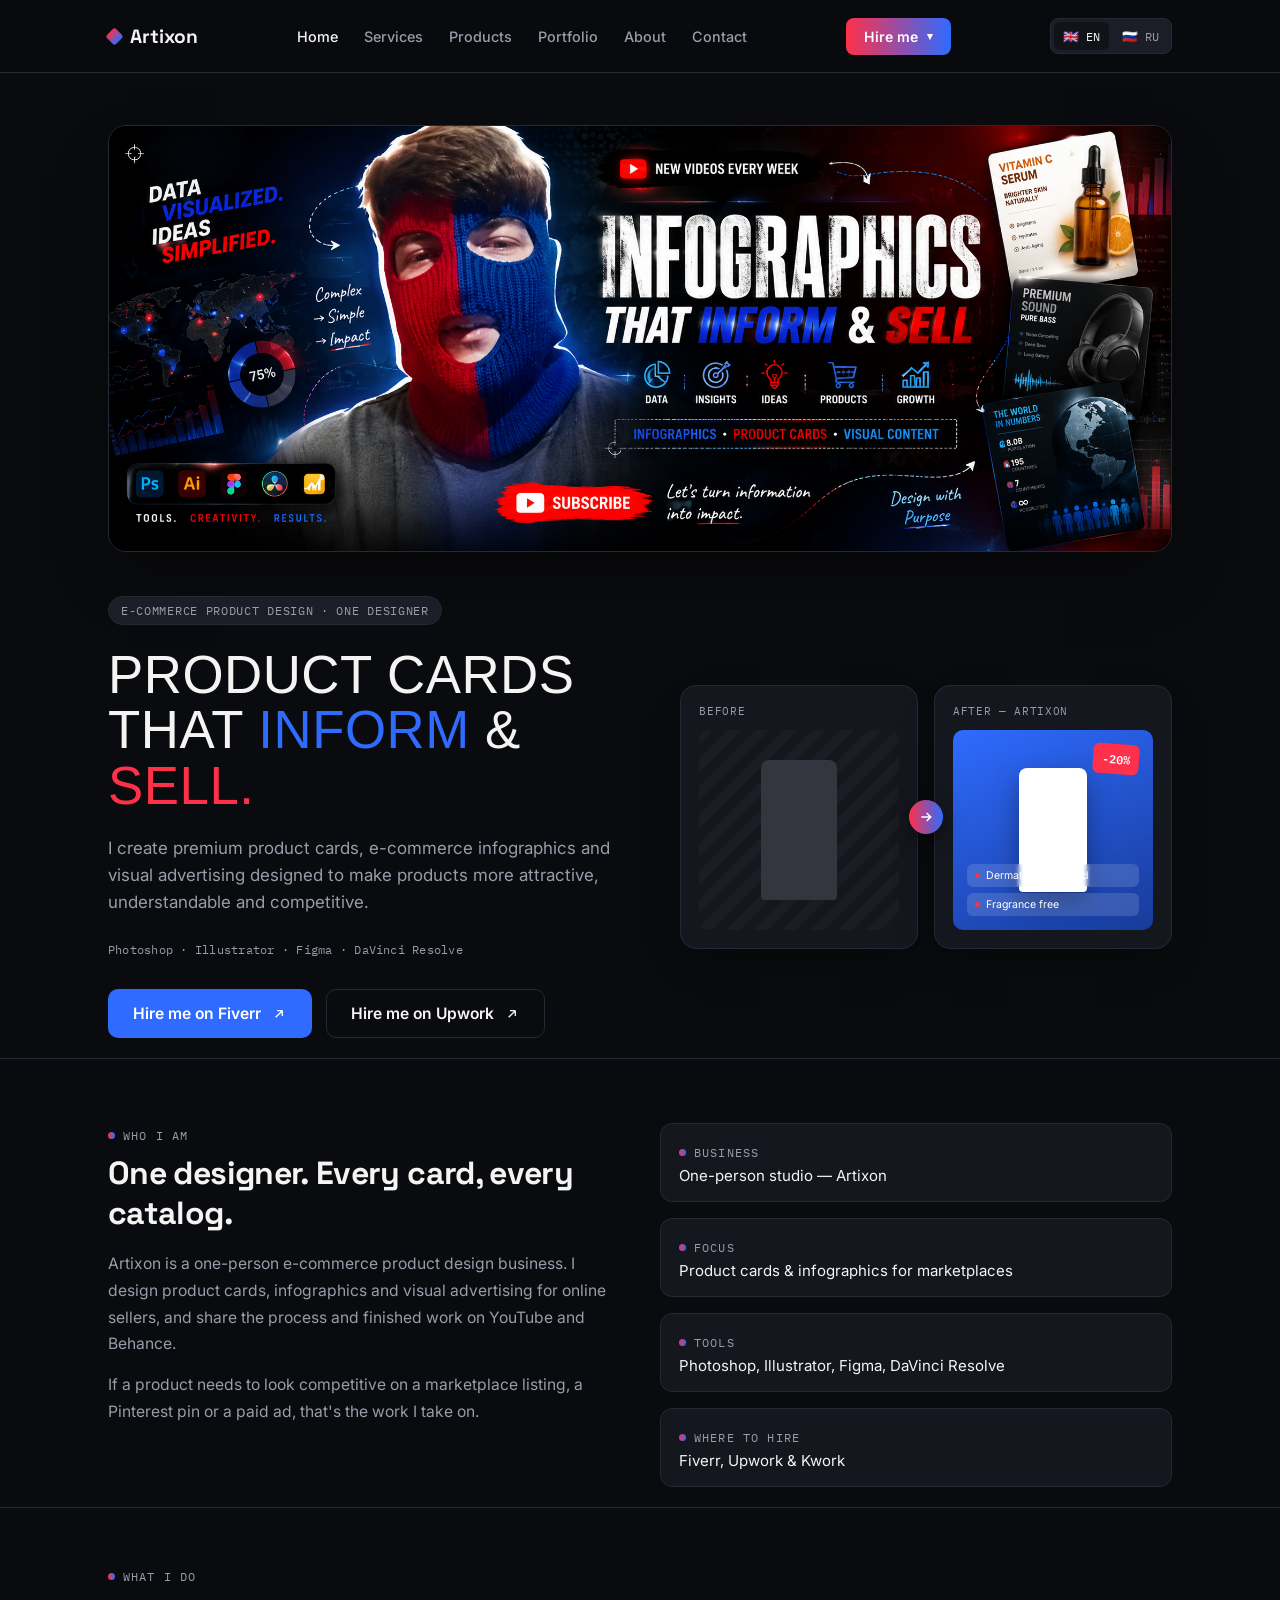
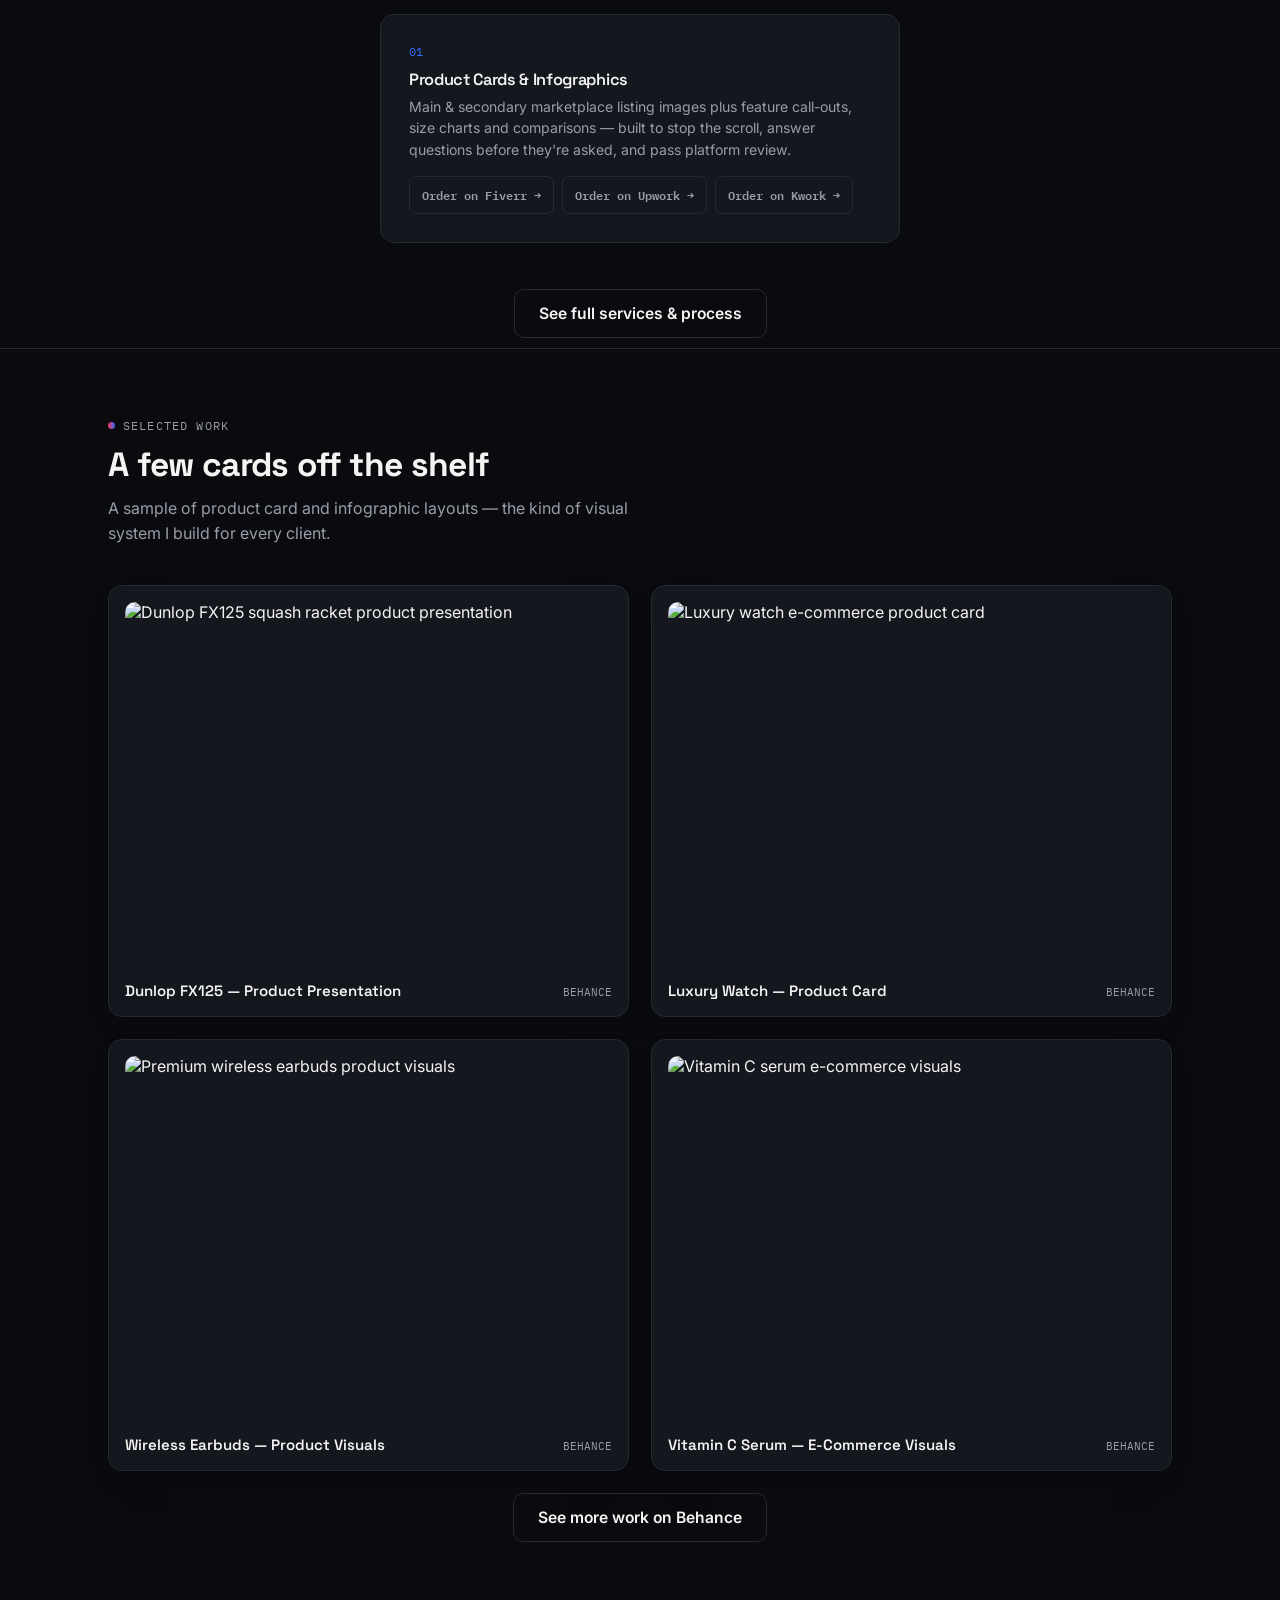
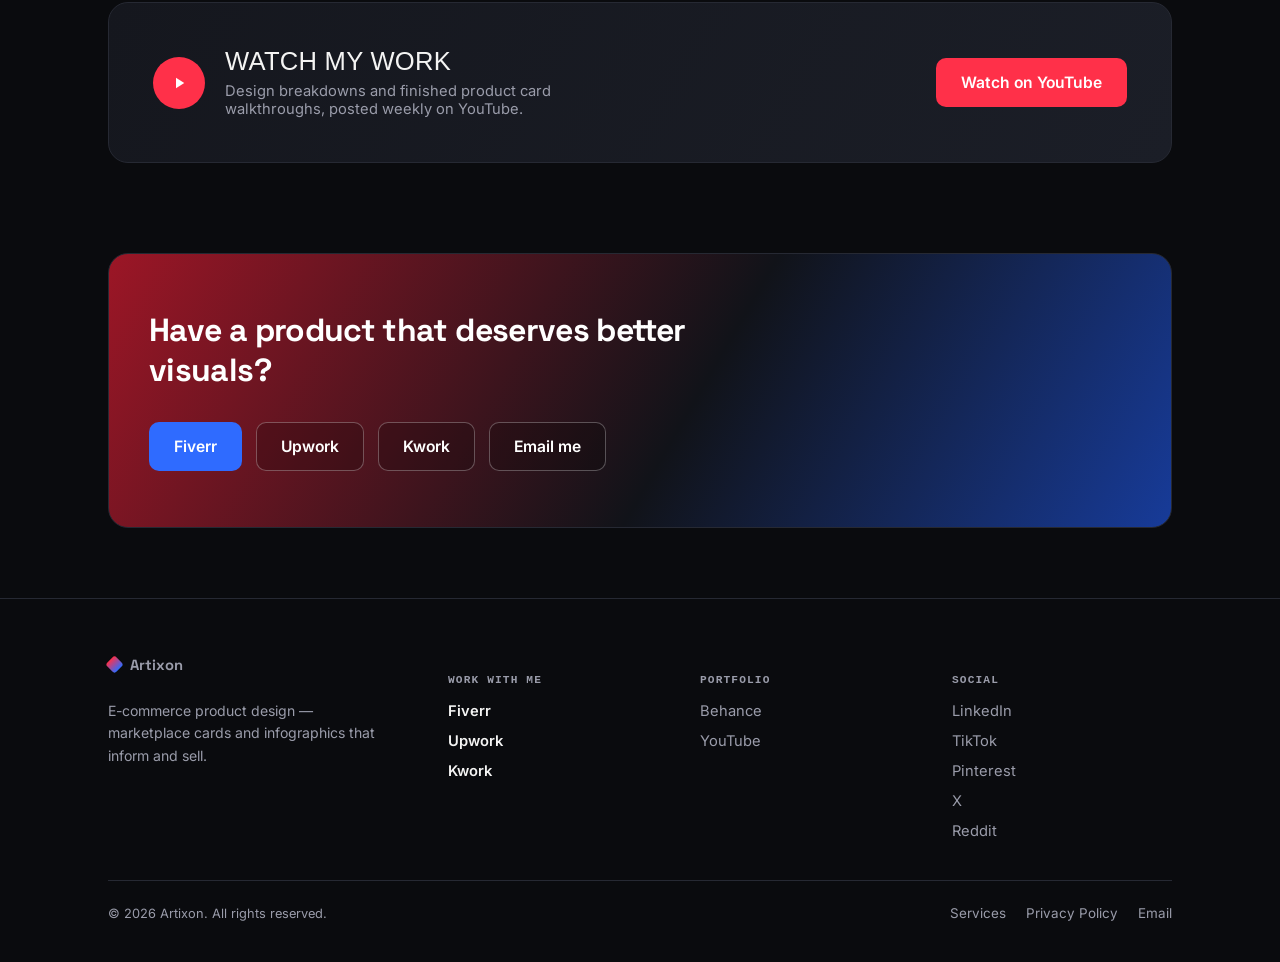
==== commit 94ed1c49: "update products page" ====
--- a/index.html
+++ b/index.html
@@ -18,6 +18,7 @@
     <div class="nav-links">
       <a href="index.html" class="current" data-ru="Главная">Home</a>
       <a href="services.html" data-ru="Услуги">Services</a>
+      <a href="products.html" data-ru="Продукты">Products</a>
       <a href="#work" data-ru="Портфолио">Portfolio</a>
       <a href="#about" data-ru="Обо мне">About</a>
       <a href="#contact" data-ru="Контакты">Contact</a>
